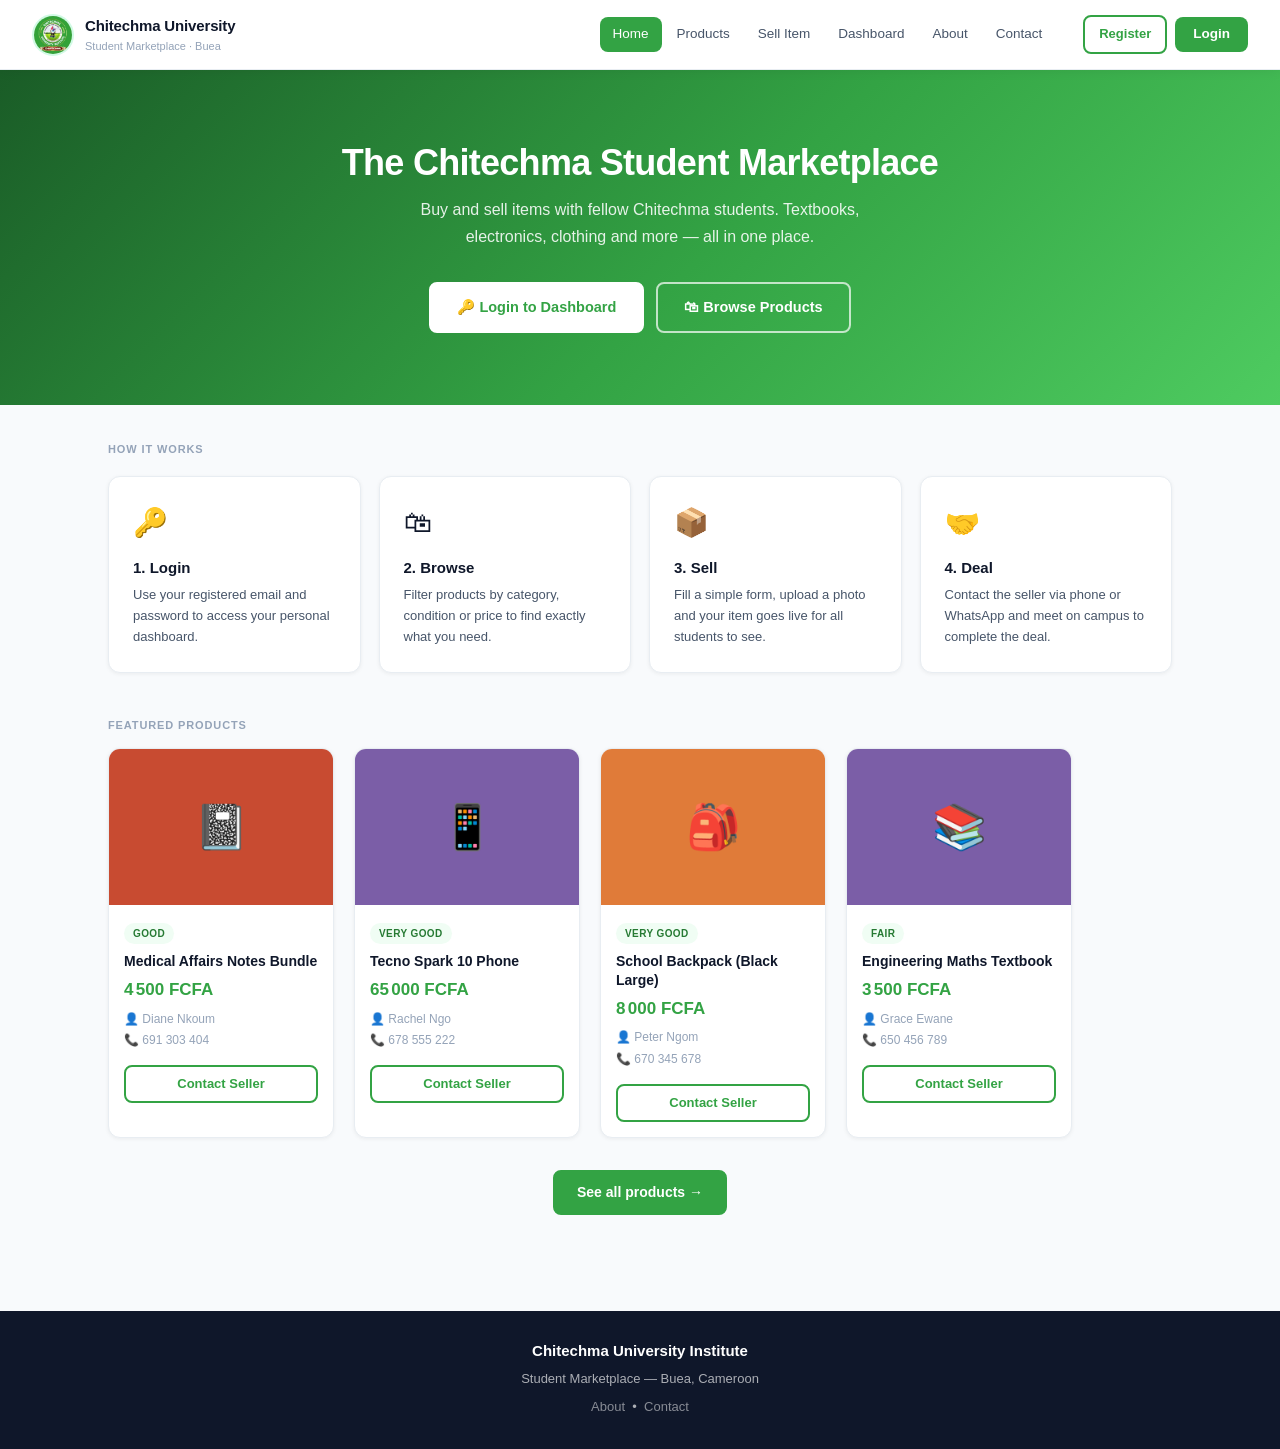
==== index.html @ e1034d38 "first commit" ====
<!doctype html>
<html lang="en">
  <head>
    <meta charset="UTF-8" />
    <meta name="viewport" content="width=device-width, initial-scale=1.0" />
    <title>Chitechma Marketplace &mdash; Home</title>
    <link rel="stylesheet" href="css/style.css" />
  </head>
  <body>
    <header class="topbar">
      <a href="index.html" class="topbar-logo">
        <img src="images/logo.png" alt="Chitechma Logo" />
        <div>
          <div class="logo-name">Chitechma University</div>
          <div class="logo-sub">Student Marketplace · Buea</div>
        </div>
      </a>
      <nav class="topbar-nav">
        <a href="index.html" class="active">Home</a
        ><a href="products.html">Products</a><a href="sell.html">Sell Item</a
        ><a href="dashboard.html">Dashboard</a><a href="about.html">About</a
        ><a href="contact.html">Contact</a>
      </nav>
      <div id="nav-user-desktop"></div>
      <button class="nav-toggle" onclick="toggleMobileNav()">&#9776;</button>
    </header>
    <div class="nav-overlay" id="nav-overlay" onclick="closeMobileNav()"></div>
    <div class="mobile-nav-panel" id="mobile-nav-panel">
      <div class="mnp-head">
        <span class="brand">&#127891; Chitechma Marketplace</span>
        <button class="mnp-close" onclick="closeMobileNav()">&#10005;</button>
      </div>
      <div class="mnp-links">
        <a href="index.html" class="active">Home</a
        ><a href="products.html">Products</a><a href="sell.html">Sell Item</a
        ><a href="dashboard.html">Dashboard</a><a href="about.html">About</a
        ><a href="contact.html">Contact</a>
      </div>
      <div id="nav-user-mobile"></div>
    </div>
    <div class="hero">
      <h1>The Chitechma Student Marketplace</h1>
      <p>
        Buy and sell items with fellow Chitechma students. Textbooks,
        electronics, clothing and more &mdash; all in one place.
      </p>
      <div class="hero-btns">
        <a href="login.html" class="btn btn-white"
          >&#128273; Login to Dashboard</a
        >
        <a href="products.html" class="btn btn-outline"
          >&#128717; Browse Products</a
        >
      </div>
    </div>

    <div class="page-wrap">
      <p class="section-label" style="margin-bottom: 18px">How it works</p>
      <div class="features-strip" style="margin-bottom: 44px">
        <div class="feature-card">
          <div class="feature-icon">&#128273;</div>
          <h3>1. Login</h3>
          <p>
            Use your registered email and password to access your personal
            dashboard.
          </p>
        </div>
        <div class="feature-card">
          <div class="feature-icon">&#128717;</div>
          <h3>2. Browse</h3>
          <p>
            Filter products by category, condition or price to find exactly what
            you need.
          </p>
        </div>
        <div class="feature-card">
          <div class="feature-icon">&#128230;</div>
          <h3>3. Sell</h3>
          <p>
            Fill a simple form, upload a photo and your item goes live for all
            students to see.
          </p>
        </div>
        <div class="feature-card">
          <div class="feature-icon">&#129309;</div>
          <h3>4. Deal</h3>
          <p>
            Contact the seller via phone or WhatsApp and meet on campus to
            complete the deal.
          </p>
        </div>
      </div>

      <p class="section-label">Featured products</p>
      <div
        id="featured"
        class="products-grid"
        style="margin-bottom: 32px"
      ></div>
      <div style="text-align: center">
        <a href="products.html" class="btn btn-primary"
          >See all products &rarr;</a
        >
      </div>
    </div>
    <footer>
      <p class="footer-brand">Chitechma University Institute</p>
      <p>Student Marketplace &mdash; Buea, Cameroon</p>
      <p style="margin-top: 8px">
        <a href="about.html">About</a> &nbsp;&bull;&nbsp;
        <a href="contact.html">Contact</a>
      </p>
    </footer>
    <script src="js/app.js"></script>
    <script>
      document.addEventListener("DOMContentLoaded", function () {
        var p = DB.getApproved();
        var g = document.getElementById("featured");
        if (!p.length) {
          g.innerHTML =
            '<div class="empty"><div class="empty-icon">&#128235;</div><p>No products yet. <a href="sell.html">Be the first to sell!</a></p></div>';
          return;
        }
        g.innerHTML = p.slice(-4).reverse().map(buildCard).join("");
      });
    </script>
  </body>
</html>
---- css/style.css ----
/* ============================================================
   Chitechma University Institute — Student Marketplace
   Modern Minimal Design  |  Green #33A344  |  White #FFFFFF
   ============================================================ */

/* ── RESET & BASE ────────────────────────────────────────── */
*, *::before, *::after { margin: 0; padding: 0; box-sizing: border-box; }

:root {
  --green:       #33A344;
  --green-dark:  #267A33;
  --green-light: #f0fdf4;
  --green-mid:   #d1fae5;
  --white:       #ffffff;
  --bg:          #f8fafc;
  --surface:     #ffffff;
  --border:      #e8edf2;
  --text-1:      #0f172a;
  --text-2:      #475569;
  --text-3:      #94a3b8;
  --red:         #ef4444;
  --red-light:   #fef2f2;
  --shadow-sm:   0 1px 4px rgba(0,0,0,.06);
  --shadow-md:   0 4px 16px rgba(0,0,0,.09);
  --shadow-lg:   0 10px 32px rgba(0,0,0,.12);
  --radius-sm:   8px;
  --radius-md:   12px;
  --radius-lg:   16px;
  --radius-pill: 999px;
}

body {
  font-family: -apple-system, BlinkMacSystemFont, 'Segoe UI', Arial, sans-serif;
  background: var(--bg);
  color: var(--text-1);
  line-height: 1.55;
  padding-top: 70px; /* reserve space for fixed topbar */
}

a { text-decoration: none; }
img { display: block; }

/* ══════════════════════════════════════════════════════════
   TOPBAR  — single white bar: logo · nav · user (desktop)
   ══════════════════════════════════════════════════════════ */
.topbar {
  position: fixed;
  top: 0; left: 0; right: 0;
  height: 70px;
  background: var(--white);
  border-bottom: 1px solid var(--border);
  box-shadow: 0 1px 12px rgba(0,0,0,.06);
  display: flex;
  align-items: center;
  padding: 0 32px;
  gap: 12px;
  z-index: 1000;
}

/* Logo ─────────────────────────────────────────────────── */
.topbar-logo {
  display: flex;
  align-items: center;
  gap: 11px;
  text-decoration: none;
  flex-shrink: 0;
}
.topbar-logo img {
  width: 42px; height: 42px;
  border-radius: 50%;
  object-fit: cover;
  border: 2px solid var(--green-mid);
}
.logo-name {
  font-size: 15px;
  font-weight: 700;
  color: var(--text-1);
  letter-spacing: -.01em;
}
.logo-sub {
  font-size: 11px;
  color: var(--text-3);
  margin-top: 1px;
}

/* Nav links (desktop) ──────────────────────────────────── */
.topbar-nav {
  display: flex;
  align-items: center;
  gap: 2px;
  margin-left: auto;  /* push nav to the right */
}
.topbar-nav a {
  display: block;
  padding: 7px 13px;
  font-size: 13.5px;
  font-weight: 500;
  color: var(--text-2);
  border-radius: var(--radius-sm);
  transition: background .15s, color .15s;
  white-space: nowrap;
}
.topbar-nav a:hover {
  background: var(--green-light);
  color: var(--green-dark);
}
.topbar-nav a.active {
  background: var(--green);
  color: #fff;
  border-radius: var(--radius-sm);
}

/* User area (right side) ───────────────────────────────── */
.topbar-user {
  display: flex;
  align-items: center;
  gap: 8px;
  margin-left: 16px;
  flex-shrink: 0;
}
.user-pill {
  display: flex;
  align-items: center;
  gap: 8px;
  padding: 6px 12px 6px 8px;
  border: 1px solid var(--border);
  border-radius: var(--radius-pill);
  font-size: 13px;
  font-weight: 500;
  color: var(--text-1);
  background: var(--bg);
  cursor: pointer;
}
.user-avatar {
  width: 26px; height: 26px;
  border-radius: 50%;
  background: var(--green);
  color: #fff;
  font-size: 12px;
  font-weight: 700;
  display: flex;
  align-items: center;
  justify-content: center;
  flex-shrink: 0;
  overflow: hidden;
}
.user-avatar img { width: 100%; height: 100%; object-fit: cover; }
.unread-dot {
  display: inline-flex;
  align-items: center;
  justify-content: center;
  width: 18px; height: 18px;
  border-radius: 50%;
  background: var(--red);
  color: #fff;
  font-size: 10px;
  font-weight: 700;
  margin-left: 4px;
}
.btn-logout {
  padding: 6px 14px;
  border: 1.5px solid #fca5a5;
  border-radius: var(--radius-sm);
  font-size: 13px;
  font-weight: 600;
  color: var(--red);
  background: var(--red-light);
  cursor: pointer;
  transition: all .15s;
}
.btn-logout:hover { background: var(--red); color: #fff; border-color: var(--red); }

.topbar-login {
  padding: 7px 18px;
  background: var(--green);
  color: #fff;
  border-radius: var(--radius-sm);
  font-size: 13.5px;
  font-weight: 600;
  border: none;
  cursor: pointer;
  transition: background .15s;
}
.topbar-login:hover { background: var(--green-dark); }

/* Hamburger ────────────────────────────────────────────── */
.nav-toggle {
  display: none;
  background: transparent;
  border: 1.5px solid var(--border);
  color: var(--text-2);
  font-size: 20px;
  width: 38px; height: 38px;
  border-radius: var(--radius-sm);
  cursor: pointer;
  align-items: center;
  justify-content: center;
  flex-shrink: 0;
}
.nav-toggle:hover { background: var(--bg); }

/* Mobile panel + overlay: INVISIBLE on desktop ─────────── */
.mobile-nav-panel { display: none; }
.nav-overlay      { display: none; }

/* ══════════════════════════════════════════════════════════
   HERO
   ══════════════════════════════════════════════════════════ */
.hero {
  background: linear-gradient(135deg, #1a5c27 0%, var(--green) 55%, #4ecb60 100%);
  color: #fff;
  padding: 72px 32px;
  text-align: center;
}
.hero h1 {
  font-size: 36px;
  font-weight: 800;
  letter-spacing: -.02em;
  margin-bottom: 14px;
  line-height: 1.15;
}
.hero p {
  font-size: 16px;
  opacity: .88;
  max-width: 520px;
  margin: 0 auto 32px;
  line-height: 1.65;
}
.hero-btns { display: flex; gap: 12px; justify-content: center; flex-wrap: wrap; }
.hero-btns .btn { font-size: 14.5px; padding: 12px 26px; }

/* ══════════════════════════════════════════════════════════
   BUTTONS
   ══════════════════════════════════════════════════════════ */
.btn {
  display: inline-flex;
  align-items: center;
  justify-content: center;
  gap: 6px;
  padding: 10px 22px;
  border-radius: var(--radius-sm);
  font-size: 14px;
  font-weight: 600;
  cursor: pointer;
  transition: all .15s;
  border: 2px solid transparent;
  white-space: nowrap;
}
.btn-primary  { background: var(--green); color: #fff; border-color: var(--green); }
.btn-primary:hover { background: var(--green-dark); border-color: var(--green-dark); }
.btn-outline  { background: transparent; color: #fff; border-color: rgba(255,255,255,.7); }
.btn-outline:hover { background: rgba(255,255,255,.15); }
.btn-white    { background: #fff; color: var(--green); border-color: #fff; }
.btn-white:hover { background: var(--green-light); }
.btn-ghost    { background: transparent; color: var(--green); border-color: var(--green); }
.btn-ghost:hover { background: var(--green-light); }
.btn-danger   { background: var(--red-light); color: var(--red); border-color: #fca5a5; }
.btn-danger:hover { background: var(--red); color: #fff; border-color: var(--red); }
.btn-sm       { padding: 7px 14px; font-size: 13px; border-radius: var(--radius-sm); }
.btn-block    { width: 100%; }

/* ══════════════════════════════════════════════════════════
   PAGE WRAPPER & TITLES
   ══════════════════════════════════════════════════════════ */
.page-wrap { max-width: 1120px; margin: 0 auto; padding: 36px 28px; }
.page-title {
  font-size: 22px;
  font-weight: 700;
  color: var(--text-1);
  margin-bottom: 22px;
  padding-bottom: 14px;
  border-bottom: 2px solid var(--green-mid);
  letter-spacing: -.01em;
}
.section-label {
  font-size: 11px;
  font-weight: 700;
  text-transform: uppercase;
  letter-spacing: .08em;
  color: var(--text-3);
  margin-bottom: 14px;
}

/* ══════════════════════════════════════════════════════════
   FEATURE STRIP (home)
   ══════════════════════════════════════════════════════════ */
.features-strip { display: flex; flex-wrap: wrap; gap: 18px; }
.feature-card {
  background: var(--surface);
  border: 1px solid var(--border);
  border-radius: var(--radius-md);
  padding: 24px;
  flex: 1;
  min-width: 190px;
  box-shadow: var(--shadow-sm);
  transition: box-shadow .2s, transform .2s;
}
.feature-card:hover { box-shadow: var(--shadow-md); transform: translateY(-2px); }
.feature-icon { font-size: 28px; margin-bottom: 12px; }
.feature-card h3 { font-size: 15px; font-weight: 700; color: var(--text-1); margin-bottom: 6px; }
.feature-card p  { font-size: 13px; color: var(--text-2); line-height: 1.6; }

/* ══════════════════════════════════════════════════════════
   PRODUCT CARDS
   ══════════════════════════════════════════════════════════ */
.products-grid { display: flex; flex-wrap: wrap; gap: 20px; }
.product-card {
  background: var(--surface);
  border: 1px solid var(--border);
  border-radius: var(--radius-md);
  width: 226px;
  overflow: hidden;
  box-shadow: var(--shadow-sm);
  transition: box-shadow .2s, transform .2s;
}
.product-card:hover { box-shadow: var(--shadow-md); transform: translateY(-3px); }
.product-thumb {
  width: 100%; height: 156px;
  display: flex; align-items: center; justify-content: center;
  font-size: 44px;
}
.product-thumb img { width: 100%; height: 100%; object-fit: cover; }
.product-body { padding: 15px; }
.product-badge {
  display: inline-block;
  font-size: 10px;
  font-weight: 700;
  text-transform: uppercase;
  letter-spacing: .04em;
  padding: 3px 9px;
  border-radius: var(--radius-pill);
  background: var(--green-light);
  color: var(--green-dark);
  margin-bottom: 8px;
}
.product-name  { font-size: 14px; font-weight: 700; color: var(--text-1); margin-bottom: 6px; line-height: 1.35; }
.product-price { font-size: 17px; font-weight: 800; color: var(--green); margin-bottom: 6px; }
.product-meta  { font-size: 12px; color: var(--text-3); margin-bottom: 3px; }
.product-body .btn { margin-top: 12px; width: 100%; }

/* ══════════════════════════════════════════════════════════
   SEARCH / FILTER BAR
   ══════════════════════════════════════════════════════════ */
.filter-bar {
  background: var(--surface);
  border: 1px solid var(--border);
  border-radius: var(--radius-md);
  padding: 16px 20px;
  margin-bottom: 24px;
  display: flex;
  flex-wrap: wrap;
  gap: 10px;
  align-items: center;
  box-shadow: var(--shadow-sm);
}
.filter-bar input,
.filter-bar select {
  flex: 1;
  min-width: 140px;
  padding: 9px 13px;
  border: 1px solid var(--border);
  border-radius: var(--radius-sm);
  font-size: 13.5px;
  color: var(--text-1);
  background: var(--bg);
  outline: none;
  transition: border-color .15s;
}
.filter-bar input:focus,
.filter-bar select:focus { border-color: var(--green); }

/* ══════════════════════════════════════════════════════════
   AUTH PAGES (login / register)
   ══════════════════════════════════════════════════════════ */
.auth-page { min-height: calc(100vh - 70px); display: flex; align-items: center; justify-content: center; padding: 32px 20px; }
.auth-card {
  background: var(--surface);
  border: 1px solid var(--border);
  border-radius: var(--radius-lg);
  padding: 42px 38px;
  width: 100%;
  max-width: 420px;
  box-shadow: var(--shadow-md);
  text-align: center;
}
.auth-logo {
  width: 82px; height: 82px;
  border-radius: 50%;
  margin: 0 auto 20px;
  border: 3px solid var(--green-mid);
  object-fit: cover;
}
.auth-title    { font-size: 22px; font-weight: 800; color: var(--text-1); margin-bottom: 6px; letter-spacing: -.02em; }
.auth-subtitle { font-size: 13.5px; color: var(--text-2); margin-bottom: 28px; }

/* ══════════════════════════════════════════════════════════
   FORMS
   ══════════════════════════════════════════════════════════ */
.form-group { margin-bottom: 16px; text-align: left; }
.form-group label { display: block; font-size: 13px; font-weight: 600; color: var(--text-2); margin-bottom: 6px; }
.form-control {
  width: 100%;
  padding: 10px 13px;
  border: 1.5px solid var(--border);
  border-radius: var(--radius-sm);
  font-size: 14px;
  color: var(--text-1);
  background: var(--surface);
  outline: none;
  transition: border-color .15s, box-shadow .15s;
}
.form-control:focus {
  border-color: var(--green);
  box-shadow: 0 0 0 3px rgba(51,163,68,.12);
}
textarea.form-control { height: 110px; resize: vertical; }
.form-row { display: flex; gap: 14px; flex-wrap: wrap; }
.form-row .form-group { flex: 1; min-width: 160px; }
.form-hint { font-size: 12px; color: var(--text-3); margin-top: 5px; }

/* ══════════════════════════════════════════════════════════
   CARDS / SURFACE
   ══════════════════════════════════════════════════════════ */
.card {
  background: var(--surface);
  border: 1px solid var(--border);
  border-radius: var(--radius-md);
  padding: 24px;
  box-shadow: var(--shadow-sm);
  margin-bottom: 20px;
}
.card-title { font-size: 16px; font-weight: 700; color: var(--text-1); margin-bottom: 14px; padding-bottom: 12px; border-bottom: 1px solid var(--border); }

/* ══════════════════════════════════════════════════════════
   DASHBOARD
   ══════════════════════════════════════════════════════════ */
.welcome-bar {
  background: linear-gradient(130deg, var(--green-dark), var(--green));
  color: #fff;
  padding: 26px 32px;
  border-radius: var(--radius-lg);
  margin-bottom: 28px;
  display: flex;
  align-items: center;
  justify-content: space-between;
  flex-wrap: wrap;
  gap: 14px;
}
.welcome-bar h2 { font-size: 20px; font-weight: 700; margin-bottom: 4px; }
.welcome-bar p  { font-size: 13.5px; opacity: .85; }

.stats-row { display: flex; flex-wrap: wrap; gap: 16px; margin-bottom: 28px; }
.stat-card {
  flex: 1;
  min-width: 120px;
  background: var(--surface);
  border: 1px solid var(--border);
  border-radius: var(--radius-md);
  padding: 18px 22px;
  text-align: center;
  box-shadow: var(--shadow-sm);
}
.stat-num   { font-size: 28px; font-weight: 800; color: var(--green); }
.stat-label { font-size: 12px; color: var(--text-3); margin-top: 3px; font-weight: 500; }

.dash-grid { display: flex; flex-wrap: wrap; gap: 16px; margin-bottom: 32px; }
.dash-tile {
  background: var(--surface);
  border: 1px solid var(--border);
  border-radius: var(--radius-md);
  padding: 24px 20px;
  width: 190px;
  text-align: center;
  text-decoration: none;
  color: var(--text-1);
  box-shadow: var(--shadow-sm);
  transition: box-shadow .2s, transform .2s, border-color .15s;
}
.dash-tile:hover { box-shadow: var(--shadow-md); transform: translateY(-2px); border-color: var(--green); }
.dash-tile-icon  { font-size: 34px; margin-bottom: 12px; }
.dash-tile-title { font-size: 14px; font-weight: 700; color: var(--text-1); margin-bottom: 6px; }
.dash-tile-desc  { font-size: 12px; color: var(--text-3); line-height: 1.5; }

/* ══════════════════════════════════════════════════════════
   INFO SECTIONS
   ══════════════════════════════════════════════════════════ */
.info-block { background: var(--surface); border: 1px solid var(--border); border-radius: var(--radius-md); padding: 24px; margin-bottom: 18px; box-shadow: var(--shadow-sm); }
.info-block h2 { font-size: 16px; font-weight: 700; color: var(--text-1); margin-bottom: 14px; padding-bottom: 10px; border-bottom: 1px solid var(--border); }
.info-block p  { font-size: 13.5px; color: var(--text-2); line-height: 1.7; margin-bottom: 10px; }
.info-block ul, .info-block ol { padding-left: 20px; }
.info-block li { font-size: 13.5px; color: var(--text-2); line-height: 1.85; }

/* ══════════════════════════════════════════════════════════
   CONTACT / TEAM
   ══════════════════════════════════════════════════════════ */
.contact-row  { display: flex; align-items: flex-start; gap: 14px; padding: 13px 0; border-bottom: 1px solid var(--border); }
.contact-row:last-child { border-bottom: none; }
.ci-icon      { font-size: 20px; width: 32px; text-align: center; flex-shrink: 0; }
.ci-label     { font-size: 11px; color: var(--text-3); text-transform: uppercase; letter-spacing: .05em; margin-bottom: 2px; }
.ci-value     { font-size: 14.5px; font-weight: 600; color: var(--text-1); }

.team-row     { display: flex; align-items: center; gap: 14px; padding: 12px 0; border-bottom: 1px solid var(--border); }
.team-row:last-child { border-bottom: none; }
.team-av {
  width: 44px; height: 44px; border-radius: 50%;
  background: var(--green); color: #fff;
  display: flex; align-items: center; justify-content: center;
  font-size: 16px; font-weight: 700; flex-shrink: 0; overflow: hidden;
}
.team-av img  { width: 100%; height: 100%; object-fit: cover; }
.team-name    { font-size: 14.5px; font-weight: 700; color: var(--text-1); }
.team-role    { font-size: 12px; color: var(--text-3); margin-top: 2px; }

/* ══════════════════════════════════════════════════════════
   PRODUCT CONTACT PAGE
   ══════════════════════════════════════════════════════════ */
.contact-method {
  display: flex; align-items: center; gap: 14px;
  background: var(--bg); border: 1px solid var(--border);
  border-radius: var(--radius-sm); padding: 13px 16px; margin-bottom: 10px;
  text-decoration: none; color: var(--text-1);
  transition: border-color .15s, background .15s;
}
.contact-method:hover { border-color: var(--green); background: var(--green-light); }
.cm-icon  { font-size: 20px; width: 28px; text-align: center; }
.cm-label { font-size: 11px; color: var(--text-3); margin-bottom: 1px; }
.cm-value { font-size: 14px; font-weight: 600; color: var(--green-dark); }

/* ══════════════════════════════════════════════════════════
   MESSAGES
   ══════════════════════════════════════════════════════════ */
.msg-card { background: var(--surface); border: 1px solid var(--border); border-radius: var(--radius-sm); padding: 15px 18px; margin-bottom: 10px; }
.msg-card.unread { border-left: 3px solid var(--green); }
.msg-meta { font-size: 12px; color: var(--text-3); margin-bottom: 6px; }
.msg-body { font-size: 14px; color: var(--text-1); }
.msg-reply { margin-top: 12px; display: flex; gap: 8px; }
.msg-reply input  { flex: 1; padding: 8px 12px; border: 1px solid var(--border); border-radius: var(--radius-sm); font-size: 13.5px; outline: none; }
.msg-reply input:focus { border-color: var(--green); }
.msg-reply button { padding: 8px 16px; background: var(--green); color: #fff; border: none; border-radius: var(--radius-sm); cursor: pointer; font-size: 13.5px; font-weight: 600; }

/* ══════════════════════════════════════════════════════════
   NOTICES / ALERTS
   ══════════════════════════════════════════════════════════ */
.notice {
  padding: 13px 16px; border-radius: var(--radius-sm); font-size: 13.5px;
  border-left: 3px solid; margin-bottom: 20px;
}
.notice-green { background: var(--green-light); border-color: var(--green); color: var(--green-dark); }
.notice-warn  { background: #fffbeb; border-color: #f59e0b; color: #92400e; }
.notice-red   { background: var(--red-light); border-color: var(--red); color: #b91c1c; }
#alert-box .notice { margin-bottom: 16px; }

/* ══════════════════════════════════════════════════════════
   SELL FORM LAYOUT
   ══════════════════════════════════════════════════════════ */
.sell-layout { display: flex; gap: 24px; flex-wrap: wrap; }
.sell-main   { flex: 2; min-width: 280px; }
.sell-side   { flex: 1; min-width: 220px; }
.two-col     { display: flex; gap: 24px; flex-wrap: wrap; }
.col-main    { flex: 2; min-width: 280px; }
.col-side    { flex: 1; min-width: 220px; }

/* Image upload area */
.upload-area {
  border: 2px dashed var(--border);
  border-radius: var(--radius-md);
  padding: 28px;
  text-align: center;
  cursor: pointer;
  background: var(--bg);
  transition: border-color .15s, background .15s;
}
.upload-area:hover { border-color: var(--green); background: var(--green-light); }
.upload-area p { font-size: 13px; color: var(--text-3); margin-top: 8px; }

/* ══════════════════════════════════════════════════════════
   ADMIN DASHBOARD
   ══════════════════════════════════════════════════════════ */
.admin-tabs { display: flex; gap: 4px; flex-wrap: wrap; border-bottom: 2px solid var(--border); margin-bottom: 24px; }
.admin-tab  { padding: 10px 18px; cursor: pointer; font-size: 13.5px; font-weight: 600; color: var(--text-3); border-radius: var(--radius-sm) var(--radius-sm) 0 0; border: 1px solid transparent; border-bottom: none; transition: all .15s; }
.admin-tab:hover  { color: var(--green); background: var(--green-light); }
.admin-tab.active { color: var(--green-dark); background: var(--surface); border-color: var(--border); border-bottom-color: var(--surface); margin-bottom: -2px; }
.tab-pane  { display: none; }
.tab-pane.active { display: block; }

.data-table { width: 100%; border-collapse: collapse; font-size: 13.5px; }
.data-table th { background: var(--bg); color: var(--text-2); font-size: 11px; font-weight: 700; text-transform: uppercase; letter-spacing: .05em; padding: 10px 14px; text-align: left; border-bottom: 2px solid var(--border); }
.data-table td { padding: 12px 14px; border-bottom: 1px solid var(--border); vertical-align: middle; color: var(--text-1); }
.data-table tr:last-child td { border-bottom: none; }
.data-table tr:hover td { background: var(--bg); }
.data-table img { width: 40px; height: 40px; object-fit: cover; border-radius: var(--radius-sm); }

.admin-stat-row { display: flex; flex-wrap: wrap; gap: 14px; margin-bottom: 28px; }
.admin-kpi { flex: 1; min-width: 130px; background: var(--surface); border: 1px solid var(--border); border-radius: var(--radius-md); padding: 20px; text-align: center; box-shadow: var(--shadow-sm); }
.admin-kpi .kn { font-size: 30px; font-weight: 800; color: var(--green); }
.admin-kpi .kl { font-size: 12px; color: var(--text-3); margin-top: 3px; font-weight: 500; }

.badge { display: inline-block; font-size: 11px; font-weight: 700; padding: 3px 9px; border-radius: var(--radius-pill); }
.badge-green  { background: var(--green-light); color: var(--green-dark); }
.badge-red    { background: var(--red-light); color: var(--red); }
.badge-yellow { background: #fffbeb; color: #92400e; }
.badge-blue   { background: #eff6ff; color: #1d4ed8; }

.inline-form { background: var(--bg); border: 1px solid var(--border); border-radius: var(--radius-md); padding: 22px; margin-bottom: 22px; }
.inline-form h3 { font-size: 15px; font-weight: 700; color: var(--text-1); margin-bottom: 18px; }

/* Benefit list (about) */
.benefit-row { display: flex; align-items: flex-start; gap: 14px; padding: 12px 0; border-bottom: 1px solid var(--border); }
.benefit-row:last-child { border-bottom: none; }
.benefit-icon { font-size: 22px; width: 32px; text-align: center; flex-shrink: 0; }
.benefit-row strong { display: block; font-size: 14px; color: var(--text-1); margin-bottom: 3px; }
.benefit-row span   { font-size: 13px; color: var(--text-2); }

/* ══════════════════════════════════════════════════════════
   EMPTY STATE
   ══════════════════════════════════════════════════════════ */
.empty { text-align: center; padding: 52px 20px; color: var(--text-3); }
.empty-icon { font-size: 52px; margin-bottom: 14px; }
.empty p    { font-size: 15px; }
.empty a    { color: var(--green); font-weight: 600; }

/* ══════════════════════════════════════════════════════════
   FOOTER
   ══════════════════════════════════════════════════════════ */
footer {
  background: var(--text-1);
  color: rgba(255,255,255,.65);
  text-align: center;
  padding: 28px;
  margin-top: 60px;
}
footer p   { font-size: 13px; margin-bottom: 4px; }
footer a   { color: rgba(255,255,255,.5); }
footer a:hover { color: #fff; }
footer .footer-brand { font-size: 15px; font-weight: 700; color: #fff; margin-bottom: 6px; }


/* ═══════════════════════════════════════════════════════════
   MOBILE  ≤ 768px
   ═══════════════════════════════════════════════════════════ */
@media (max-width: 768px) {

  body { padding-top: 62px; }

  /* Topbar adjustments */
  .topbar { height: 62px; padding: 0 16px; }
  .logo-name    { font-size: 13.5px; }
  .logo-sub     { display: none; }
  .topbar-logo img { width: 36px; height: 36px; }

  /* Show hamburger — push it to FAR RIGHT of topbar */
  .nav-toggle     { display: flex; margin-left: auto; }  /* auto pushes it to the far right */
  .topbar-nav     { display: none; }  /* completely hidden — shown in slide panel */
  .topbar-user    { display: none; }  /* completely hidden — shown in slide panel */

  /* ─────────────────────────────────────────────────────────
     MOBILE SLIDE PANEL — hidden 100% off-screen to the right
     ───────────────────────────────────────────────────────── */
  .mobile-nav-panel {
    position: fixed;
    top: 0; right: 0;
    width: 72%;
    max-width: 300px;
    height: 100vh;
    background: var(--surface);
    z-index: 1100;
    display: flex;
    flex-direction: column;
    box-shadow: -6px 0 32px rgba(0,0,0,.15);
    transform: translateX(100%);   /* ← COMPLETELY OFF SCREEN */
    transition: transform .28s cubic-bezier(.4,0,.2,1);
    overflow-y: auto;
  }
  .mobile-nav-panel.open { transform: translateX(0); }

  /* Panel header */
  .mnp-head {
    padding: 18px 20px 14px;
    border-bottom: 1px solid var(--border);
    display: flex;
    align-items: center;
    justify-content: space-between;
  }
  .mnp-head .brand  { font-size: 14px; font-weight: 700; color: var(--text-1); }
  .mnp-close {
    width: 32px; height: 32px;
    border: 1px solid var(--border); border-radius: var(--radius-sm);
    background: transparent; font-size: 18px; color: var(--text-2);
    cursor: pointer; display: flex; align-items: center; justify-content: center;
  }

  /* Nav links inside panel */
  .mnp-links { padding: 12px 12px 8px; flex: 1; }
  .mnp-links a {
    display: flex; align-items: center; gap: 10px;
    padding: 12px 14px; border-radius: var(--radius-sm);
    font-size: 14.5px; font-weight: 500; color: var(--text-2);
    margin-bottom: 3px; text-decoration: none;
    transition: background .12s, color .12s;
  }
  .mnp-links a:hover  { background: var(--green-light); color: var(--green-dark); }
  .mnp-links a.active { background: var(--green); color: #fff; }

  /* User area inside panel */
  .mnp-user {
    padding: 14px 16px;
    border-top: 1px solid var(--border);
    margin-top: auto;
  }
  .mnp-user-pill {
    display: flex; align-items: center; gap: 10px;
    padding: 10px 12px; border: 1px solid var(--border);
    border-radius: var(--radius-sm); margin-bottom: 10px;
    text-decoration: none; color: var(--text-1);
    background: var(--bg);
  }
  .mnp-user-pill .user-avatar { width: 32px; height: 32px; font-size: 13px; }
  .mnp-user-pill .uname { font-size: 14px; font-weight: 600; }
  .mnp-logout {
    display: block; width: 100%; padding: 10px;
    background: var(--red-light); color: var(--red);
    border: 1.5px solid #fca5a5; border-radius: var(--radius-sm);
    font-size: 14px; font-weight: 600; text-align: center; cursor: pointer;
  }
  .mnp-login {
    display: block; width: 100%; padding: 10px;
    background: var(--green); color: #fff;
    border-radius: var(--radius-sm); font-size: 14px; font-weight: 600;
    text-align: center; text-decoration: none;
  }

  /* Dark overlay */
  .nav-overlay {
    display: none; position: fixed;
    inset: 0; background: rgba(0,0,0,.45); z-index: 1099;
  }
  .nav-overlay.show { display: block; }

  /* Responsive content */
  .page-wrap    { padding: 24px 16px; }
  .hero         { padding: 40px 20px; }
  .hero h1      { font-size: 24px; }
  .hero p       { font-size: 14px; }
  .hero-btns    { flex-direction: column; align-items: center; }
  .hero-btns .btn { width: 100%; max-width: 260px; }

  .products-grid { justify-content: center; }
  .product-card  { width: calc(100% - 0px); max-width: 360px; }

  .filter-bar { flex-direction: column; }
  .filter-bar input, .filter-bar select { min-width: 100%; }

  .stats-row, .dash-grid { flex-direction: column; }
  .stat-card { flex: none; }
  .dash-tile { width: 100%; max-width: 340px; }
  .dash-grid { align-items: center; }

  .auth-card    { padding: 28px 20px; }
  .form-row     { flex-direction: column; }

  .sell-layout, .two-col { flex-direction: column; }
  .sell-main, .sell-side, .col-main, .col-side { min-width: 100%; }

  .features-strip { flex-direction: column; }
  .feature-card   { min-width: 100%; }

  .admin-tabs     { gap: 3px; }
  .admin-tab      { padding: 8px 12px; font-size: 12px; }
  .admin-stat-row { flex-direction: column; }
  .data-table     { font-size: 12px; }
  .data-table td, .data-table th { padding: 9px 10px; }
}
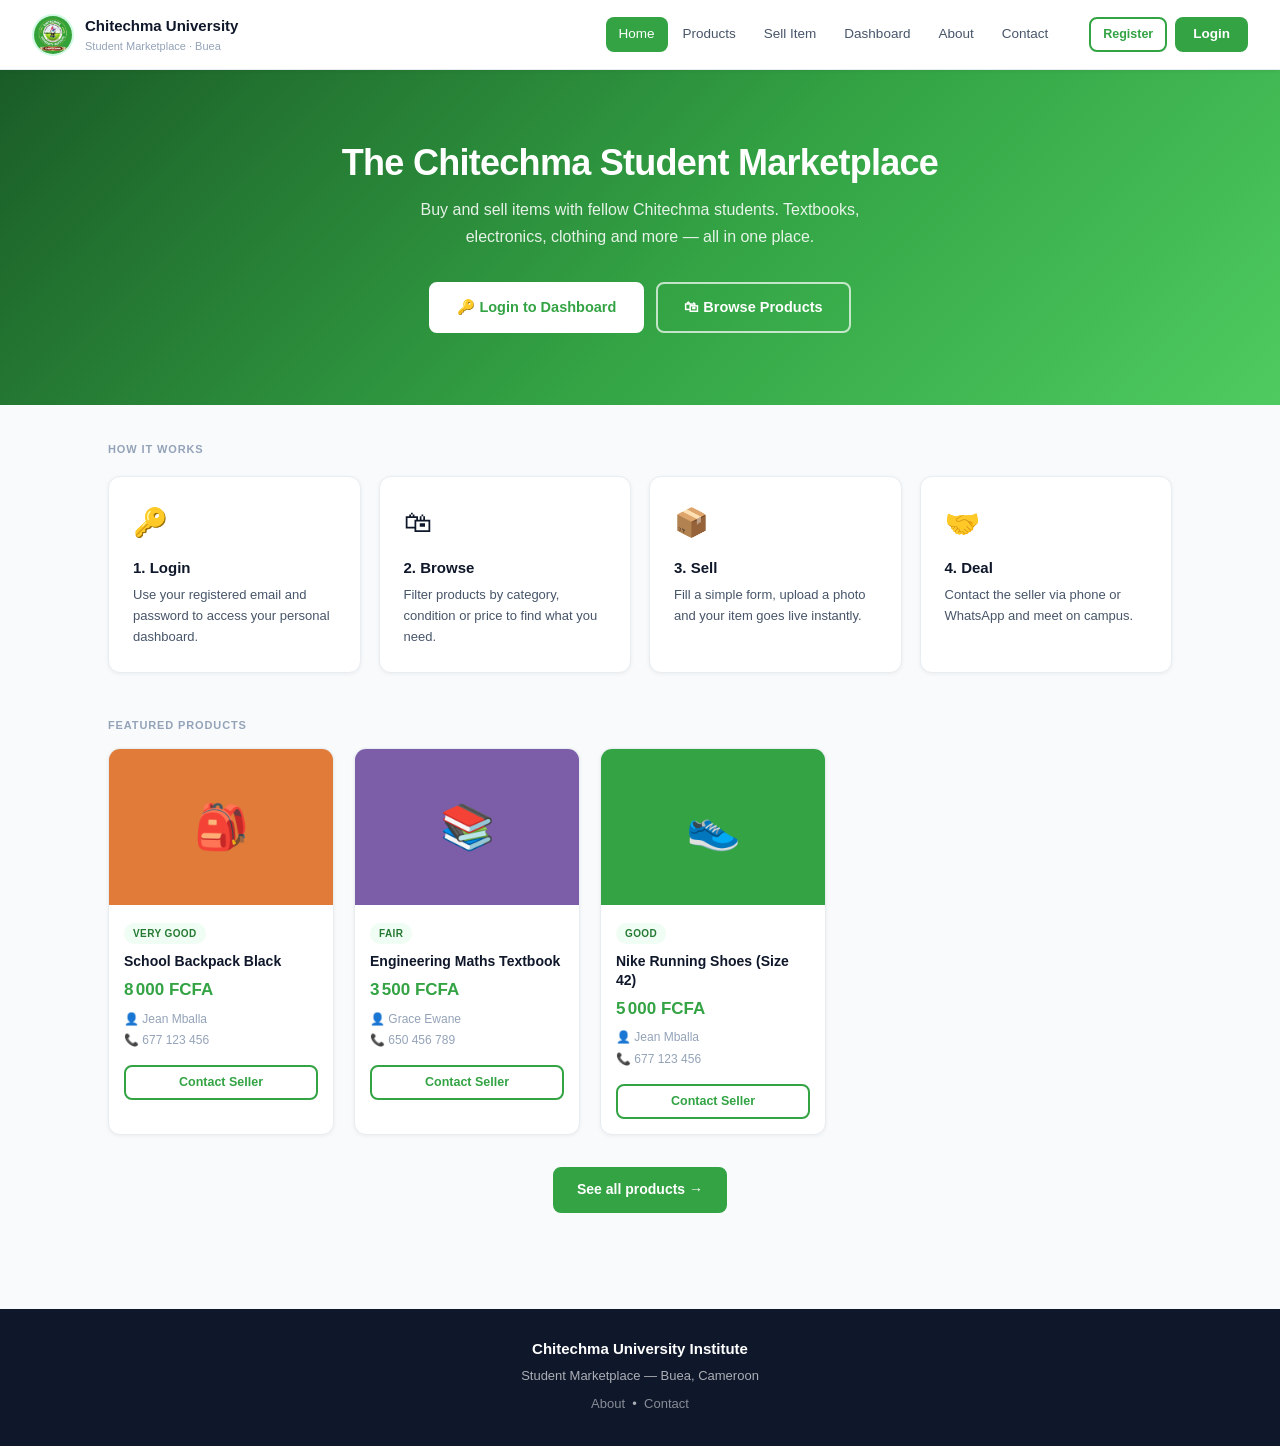
==== commit 2b504ccf: "admin contol build" ====
--- a/index.html
+++ b/index.html
@@ -1,128 +1,59 @@
-<!doctype html>
-<html lang="en">
-  <head>
-    <meta charset="UTF-8" />
-    <meta name="viewport" content="width=device-width, initial-scale=1.0" />
-    <title>Chitechma Marketplace &mdash; Home</title>
-    <link rel="stylesheet" href="css/style.css" />
-  </head>
-  <body>
-    <header class="topbar">
-      <a href="index.html" class="topbar-logo">
-        <img src="images/logo.png" alt="Chitechma Logo" />
-        <div>
-          <div class="logo-name">Chitechma University</div>
-          <div class="logo-sub">Student Marketplace · Buea</div>
-        </div>
-      </a>
-      <nav class="topbar-nav">
-        <a href="index.html" class="active">Home</a
-        ><a href="products.html">Products</a><a href="sell.html">Sell Item</a
-        ><a href="dashboard.html">Dashboard</a><a href="about.html">About</a
-        ><a href="contact.html">Contact</a>
-      </nav>
-      <div id="nav-user-desktop"></div>
-      <button class="nav-toggle" onclick="toggleMobileNav()">&#9776;</button>
-    </header>
-    <div class="nav-overlay" id="nav-overlay" onclick="closeMobileNav()"></div>
-    <div class="mobile-nav-panel" id="mobile-nav-panel">
-      <div class="mnp-head">
-        <span class="brand">&#127891; Chitechma Marketplace</span>
-        <button class="mnp-close" onclick="closeMobileNav()">&#10005;</button>
-      </div>
-      <div class="mnp-links">
-        <a href="index.html" class="active">Home</a
-        ><a href="products.html">Products</a><a href="sell.html">Sell Item</a
-        ><a href="dashboard.html">Dashboard</a><a href="about.html">About</a
-        ><a href="contact.html">Contact</a>
-      </div>
-      <div id="nav-user-mobile"></div>
-    </div>
-    <div class="hero">
-      <h1>The Chitechma Student Marketplace</h1>
-      <p>
-        Buy and sell items with fellow Chitechma students. Textbooks,
-        electronics, clothing and more &mdash; all in one place.
-      </p>
-      <div class="hero-btns">
-        <a href="login.html" class="btn btn-white"
-          >&#128273; Login to Dashboard</a
-        >
-        <a href="products.html" class="btn btn-outline"
-          >&#128717; Browse Products</a
-        >
-      </div>
-    </div>
+<!DOCTYPE html><html lang="en"><head><meta charset="UTF-8"><meta name="viewport" content="width=device-width,initial-scale=1.0"><title>Chitechma &mdash; Home</title><link rel="stylesheet" href="css/style.css"></head><body>
+<header class="topbar">
+  <a href="index.html" class="topbar-logo">
+    <img src="images/logo.png" alt="Chitechma Logo">
+    <div><div class="logo-name">Chitechma University</div><div class="logo-sub">Student Marketplace &middot; Buea</div></div>
+  </a>
+  <nav class="topbar-nav">
+    <a href="index.html" id="nl-home">Home</a>
+    <a href="products.html" id="nl-products">Products</a>
+    <a href="sell.html" id="nl-sell">Sell Item</a>
+    <a href="dashboard.html" id="nl-dashboard">Dashboard</a>
+    <a href="about.html" id="nl-about">About</a>
+    <a href="contact.html" id="nl-contact">Contact</a>
+  </nav>
+  <div id="nav-user-desktop"></div>
+  <button class="nav-toggle" onclick="toggleMobileNav()">&#9776;</button>
+</header>
+<div class="nav-overlay" id="nav-overlay" onclick="closeMobileNav()"></div>
+<div class="mobile-nav-panel" id="mobile-nav-panel">
+  <div class="mnp-head"><span class="brand">&#127891; Menu</span><button class="mnp-close" onclick="closeMobileNav()">&#10005;</button></div>
+  <div class="mnp-links">
+    <a href="index.html" id="ml-home">&#127968; Home</a>
+    <a href="products.html" id="ml-products">&#128717; Products</a>
+    <a href="sell.html" id="ml-sell">&#128230; Sell Item</a>
+    <a href="dashboard.html" id="ml-dashboard">&#128203; Dashboard</a>
+    <a href="about.html" id="ml-about">&#8505; About</a>
+    <a href="contact.html" id="ml-contact">&#128222; Contact</a>
+  </div>
+  <div id="nav-user-mobile"></div>
+</div>
 
-    <div class="page-wrap">
-      <p class="section-label" style="margin-bottom: 18px">How it works</p>
-      <div class="features-strip" style="margin-bottom: 44px">
-        <div class="feature-card">
-          <div class="feature-icon">&#128273;</div>
-          <h3>1. Login</h3>
-          <p>
-            Use your registered email and password to access your personal
-            dashboard.
-          </p>
-        </div>
-        <div class="feature-card">
-          <div class="feature-icon">&#128717;</div>
-          <h3>2. Browse</h3>
-          <p>
-            Filter products by category, condition or price to find exactly what
-            you need.
-          </p>
-        </div>
-        <div class="feature-card">
-          <div class="feature-icon">&#128230;</div>
-          <h3>3. Sell</h3>
-          <p>
-            Fill a simple form, upload a photo and your item goes live for all
-            students to see.
-          </p>
-        </div>
-        <div class="feature-card">
-          <div class="feature-icon">&#129309;</div>
-          <h3>4. Deal</h3>
-          <p>
-            Contact the seller via phone or WhatsApp and meet on campus to
-            complete the deal.
-          </p>
-        </div>
-      </div>
-
-      <p class="section-label">Featured products</p>
-      <div
-        id="featured"
-        class="products-grid"
-        style="margin-bottom: 32px"
-      ></div>
-      <div style="text-align: center">
-        <a href="products.html" class="btn btn-primary"
-          >See all products &rarr;</a
-        >
-      </div>
-    </div>
-    <footer>
-      <p class="footer-brand">Chitechma University Institute</p>
-      <p>Student Marketplace &mdash; Buea, Cameroon</p>
-      <p style="margin-top: 8px">
-        <a href="about.html">About</a> &nbsp;&bull;&nbsp;
-        <a href="contact.html">Contact</a>
-      </p>
-    </footer>
-    <script src="js/app.js"></script>
-    <script>
-      document.addEventListener("DOMContentLoaded", function () {
-        var p = DB.getApproved();
-        var g = document.getElementById("featured");
-        if (!p.length) {
-          g.innerHTML =
-            '<div class="empty"><div class="empty-icon">&#128235;</div><p>No products yet. <a href="sell.html">Be the first to sell!</a></p></div>';
-          return;
-        }
-        g.innerHTML = p.slice(-4).reverse().map(buildCard).join("");
-      });
-    </script>
-  </body>
-</html>
+<div class="hero">
+  <h1>The Chitechma Student Marketplace</h1>
+  <p>Buy and sell items with fellow Chitechma students. Textbooks, electronics, clothing and more &mdash; all in one place.</p>
+  <div class="hero-btns">
+    <a href="login.html" class="btn btn-white">&#128273; Login to Dashboard</a>
+    <a href="products.html" class="btn btn-outline">&#128717; Browse Products</a>
+  </div>
+</div>
+<div class="page-wrap">
+  <p class="section-label" style="margin-bottom:18px;">How it works</p>
+  <div class="features-strip" style="margin-bottom:44px;">
+    <div class="feature-card"><div class="feature-icon">&#128273;</div><h3>1. Login</h3><p>Use your registered email and password to access your personal dashboard.</p></div>
+    <div class="feature-card"><div class="feature-icon">&#128717;</div><h3>2. Browse</h3><p>Filter products by category, condition or price to find what you need.</p></div>
+    <div class="feature-card"><div class="feature-icon">&#128230;</div><h3>3. Sell</h3><p>Fill a simple form, upload a photo and your item goes live instantly.</p></div>
+    <div class="feature-card"><div class="feature-icon">&#129309;</div><h3>4. Deal</h3><p>Contact the seller via phone or WhatsApp and meet on campus.</p></div>
+  </div>
+  <p class="section-label">Featured products</p>
+  <div id="featured" class="products-grid" style="margin-bottom:32px;"></div>
+  <div style="text-align:center;"><a href="products.html" class="btn btn-primary">See all products &rarr;</a></div>
+</div>
+<footer>
+  <p class="footer-brand">Chitechma University Institute</p>
+  <p>Student Marketplace &mdash; Buea, Cameroon</p>
+  <p style="margin-top:8px;"><a href="about.html">About</a> &nbsp;&bull;&nbsp; <a href="contact.html">Contact</a></p>
+</footer>
+<script src="js/app.js"></script>
+<script>document.addEventListener("DOMContentLoaded",function(){var p=DB.getApproved();var g=document.getElementById("featured");if(!p.length){g.innerHTML="<div class=\"empty\"><div class=\"empty-icon\">&#128235;</div><p>No products yet. <a href=\"sell.html\">Be the first!</a></p></div>";return;}g.innerHTML=p.slice(-4).reverse().map(buildCard).join("");});</script>
+</body></html>
--- a/css/style.css
+++ b/css/style.css
@@ -1,63 +1,67 @@
-/* ============================================================
-   Chitechma University Institute — Student Marketplace
-   Modern Minimal Design  |  Green #33A344  |  White #FFFFFF
-   ============================================================ */
-
-/* ── RESET & BASE ────────────────────────────────────────── */
-*, *::before, *::after { margin: 0; padding: 0; box-sizing: border-box; }
-
+/* Chitechma University Institute — Student Marketplace
+   Modern Minimal Design | #33A344 Green | White */
+
+*,
+*::before,
+*::after {
+  margin: 0;
+  padding: 0;
+  box-sizing: border-box;
+}
 :root {
-  --green:       #33A344;
-  --green-dark:  #267A33;
-  --green-light: #f0fdf4;
-  --green-mid:   #d1fae5;
-  --white:       #ffffff;
-  --bg:          #f8fafc;
-  --surface:     #ffffff;
-  --border:      #e8edf2;
-  --text-1:      #0f172a;
-  --text-2:      #475569;
-  --text-3:      #94a3b8;
-  --red:         #ef4444;
-  --red-light:   #fef2f2;
-  --shadow-sm:   0 1px 4px rgba(0,0,0,.06);
-  --shadow-md:   0 4px 16px rgba(0,0,0,.09);
-  --shadow-lg:   0 10px 32px rgba(0,0,0,.12);
-  --radius-sm:   8px;
-  --radius-md:   12px;
-  --radius-lg:   16px;
-  --radius-pill: 999px;
-}
-
+  --g: #33a344;
+  --gd: #267a33;
+  --gl: #f0fdf4;
+  --gm: #d1fae5;
+  --bg: #f8fafc;
+  --sur: #ffffff;
+  --bdr: #e8edf2;
+  --t1: #0f172a;
+  --t2: #475569;
+  --t3: #94a3b8;
+  --red: #ef4444;
+  --rl: #fef2f2;
+  --amber: #f59e0b;
+  --al: #fffbeb;
+  --blue: #3b82f6;
+  --bl: #eff6ff;
+  --ss: 0 1px 4px rgba(0, 0, 0, 0.06);
+  --sm: 0 4px 16px rgba(0, 0, 0, 0.09);
+  --r: 8px;
+  --rm: 12px;
+  --rl2: 16px;
+  --pill: 999px;
+}
 body {
-  font-family: -apple-system, BlinkMacSystemFont, 'Segoe UI', Arial, sans-serif;
+  font-family: -apple-system, BlinkMacSystemFont, "Segoe UI", Arial, sans-serif;
   background: var(--bg);
-  color: var(--text-1);
+  color: var(--t1);
   line-height: 1.55;
-  padding-top: 70px; /* reserve space for fixed topbar */
-}
-
-a { text-decoration: none; }
-img { display: block; }
-
-/* ══════════════════════════════════════════════════════════
-   TOPBAR  — single white bar: logo · nav · user (desktop)
-   ══════════════════════════════════════════════════════════ */
+  padding-top: 70px;
+}
+a {
+  text-decoration: none;
+}
+img {
+  display: block;
+}
+
+/* TOPBAR */
 .topbar {
   position: fixed;
-  top: 0; left: 0; right: 0;
+  top: 0;
+  left: 0;
+  right: 0;
   height: 70px;
-  background: var(--white);
-  border-bottom: 1px solid var(--border);
-  box-shadow: 0 1px 12px rgba(0,0,0,.06);
+  background: #fff;
+  border-bottom: 1px solid var(--bdr);
+  box-shadow: var(--ss);
   display: flex;
   align-items: center;
   padding: 0 32px;
   gap: 12px;
   z-index: 1000;
 }
-
-/* Logo ─────────────────────────────────────────────────── */
 .topbar-logo {
   display: flex;
   align-items: center;
@@ -66,51 +70,48 @@
   flex-shrink: 0;
 }
 .topbar-logo img {
-  width: 42px; height: 42px;
+  width: 42px;
+  height: 42px;
   border-radius: 50%;
   object-fit: cover;
-  border: 2px solid var(--green-mid);
+  border: 2px solid var(--gm);
 }
 .logo-name {
   font-size: 15px;
   font-weight: 700;
-  color: var(--text-1);
-  letter-spacing: -.01em;
+  color: var(--t1);
 }
 .logo-sub {
   font-size: 11px;
-  color: var(--text-3);
+  color: var(--t3);
   margin-top: 1px;
 }
-
-/* Nav links (desktop) ──────────────────────────────────── */
 .topbar-nav {
   display: flex;
   align-items: center;
   gap: 2px;
-  margin-left: auto;  /* push nav to the right */
+  margin-left: auto;
 }
 .topbar-nav a {
   display: block;
   padding: 7px 13px;
   font-size: 13.5px;
   font-weight: 500;
-  color: var(--text-2);
-  border-radius: var(--radius-sm);
-  transition: background .15s, color .15s;
+  color: var(--t2);
+  border-radius: var(--r);
+  transition:
+    background 0.15s,
+    color 0.15s;
   white-space: nowrap;
 }
 .topbar-nav a:hover {
-  background: var(--green-light);
-  color: var(--green-dark);
+  background: var(--gl);
+  color: var(--gd);
 }
 .topbar-nav a.active {
-  background: var(--green);
-  color: #fff;
-  border-radius: var(--radius-sm);
-}
-
-/* User area (right side) ───────────────────────────────── */
+  background: var(--g);
+  color: #fff;
+}
 .topbar-user {
   display: flex;
   align-items: center;
@@ -123,18 +124,19 @@
   align-items: center;
   gap: 8px;
   padding: 6px 12px 6px 8px;
-  border: 1px solid var(--border);
-  border-radius: var(--radius-pill);
+  border: 1px solid var(--bdr);
+  border-radius: var(--pill);
   font-size: 13px;
   font-weight: 500;
-  color: var(--text-1);
+  color: var(--t1);
   background: var(--bg);
-  cursor: pointer;
+  text-decoration: none;
 }
 .user-avatar {
-  width: 26px; height: 26px;
+  width: 26px;
+  height: 26px;
   border-radius: 50%;
-  background: var(--green);
+  background: var(--g);
   color: #fff;
   font-size: 12px;
   font-weight: 700;
@@ -144,12 +146,17 @@
   flex-shrink: 0;
   overflow: hidden;
 }
-.user-avatar img { width: 100%; height: 100%; object-fit: cover; }
+.user-avatar img {
+  width: 100%;
+  height: 100%;
+  object-fit: cover;
+}
 .unread-dot {
   display: inline-flex;
   align-items: center;
   justify-content: center;
-  width: 18px; height: 18px;
+  width: 18px;
+  height: 18px;
   border-radius: 50%;
   background: var(--red);
   color: #fff;
@@ -160,54 +167,64 @@
 .btn-logout {
   padding: 6px 14px;
   border: 1.5px solid #fca5a5;
-  border-radius: var(--radius-sm);
+  border-radius: var(--r);
   font-size: 13px;
   font-weight: 600;
   color: var(--red);
-  background: var(--red-light);
+  background: var(--rl);
   cursor: pointer;
-  transition: all .15s;
-}
-.btn-logout:hover { background: var(--red); color: #fff; border-color: var(--red); }
-
+  transition: all 0.15s;
+  text-decoration: none;
+}
+.btn-logout:hover {
+  background: var(--red);
+  color: #fff;
+  border-color: var(--red);
+}
 .topbar-login {
   padding: 7px 18px;
-  background: var(--green);
-  color: #fff;
-  border-radius: var(--radius-sm);
+  background: var(--g);
+  color: #fff;
+  border-radius: var(--r);
   font-size: 13.5px;
   font-weight: 600;
   border: none;
   cursor: pointer;
-  transition: background .15s;
-}
-.topbar-login:hover { background: var(--green-dark); }
-
-/* Hamburger ────────────────────────────────────────────── */
+  transition: background 0.15s;
+  text-decoration: none;
+}
+.topbar-login:hover {
+  background: var(--gd);
+}
 .nav-toggle {
   display: none;
   background: transparent;
-  border: 1.5px solid var(--border);
-  color: var(--text-2);
+  border: 1.5px solid var(--bdr);
+  color: var(--t2);
   font-size: 20px;
-  width: 38px; height: 38px;
-  border-radius: var(--radius-sm);
+  width: 38px;
+  height: 38px;
+  border-radius: var(--r);
   cursor: pointer;
   align-items: center;
   justify-content: center;
   flex-shrink: 0;
 }
-.nav-toggle:hover { background: var(--bg); }
-
-/* Mobile panel + overlay: INVISIBLE on desktop ─────────── */
-.mobile-nav-panel { display: none; }
-.nav-overlay      { display: none; }
-
-/* ══════════════════════════════════════════════════════════
-   HERO
-   ══════════════════════════════════════════════════════════ */
+.nav-toggle:hover {
+  background: var(--bg);
+}
+
+/* MOBILE PANEL — hidden on desktop */
+.mobile-nav-panel {
+  display: none;
+}
+.nav-overlay {
+  display: none;
+}
+
+/* HERO */
 .hero {
-  background: linear-gradient(135deg, #1a5c27 0%, var(--green) 55%, #4ecb60 100%);
+  background: linear-gradient(135deg, #1a5c27 0%, var(--g) 55%, #4ecb60 100%);
   color: #fff;
   padding: 72px 32px;
   text-align: center;
@@ -215,230 +232,375 @@
 .hero h1 {
   font-size: 36px;
   font-weight: 800;
-  letter-spacing: -.02em;
+  letter-spacing: -0.02em;
   margin-bottom: 14px;
   line-height: 1.15;
 }
 .hero p {
   font-size: 16px;
-  opacity: .88;
+  opacity: 0.88;
   max-width: 520px;
   margin: 0 auto 32px;
   line-height: 1.65;
 }
-.hero-btns { display: flex; gap: 12px; justify-content: center; flex-wrap: wrap; }
-.hero-btns .btn { font-size: 14.5px; padding: 12px 26px; }
-
-/* ══════════════════════════════════════════════════════════
-   BUTTONS
-   ══════════════════════════════════════════════════════════ */
+.hero-btns {
+  display: flex;
+  gap: 12px;
+  justify-content: center;
+  flex-wrap: wrap;
+}
+.hero-btns .btn {
+  font-size: 14.5px;
+  padding: 12px 26px;
+}
+
+/* BUTTONS */
 .btn {
   display: inline-flex;
   align-items: center;
   justify-content: center;
   gap: 6px;
   padding: 10px 22px;
-  border-radius: var(--radius-sm);
+  border-radius: var(--r);
   font-size: 14px;
   font-weight: 600;
   cursor: pointer;
-  transition: all .15s;
+  transition: all 0.15s;
   border: 2px solid transparent;
   white-space: nowrap;
-}
-.btn-primary  { background: var(--green); color: #fff; border-color: var(--green); }
-.btn-primary:hover { background: var(--green-dark); border-color: var(--green-dark); }
-.btn-outline  { background: transparent; color: #fff; border-color: rgba(255,255,255,.7); }
-.btn-outline:hover { background: rgba(255,255,255,.15); }
-.btn-white    { background: #fff; color: var(--green); border-color: #fff; }
-.btn-white:hover { background: var(--green-light); }
-.btn-ghost    { background: transparent; color: var(--green); border-color: var(--green); }
-.btn-ghost:hover { background: var(--green-light); }
-.btn-danger   { background: var(--red-light); color: var(--red); border-color: #fca5a5; }
-.btn-danger:hover { background: var(--red); color: #fff; border-color: var(--red); }
-.btn-sm       { padding: 7px 14px; font-size: 13px; border-radius: var(--radius-sm); }
-.btn-block    { width: 100%; }
-
-/* ══════════════════════════════════════════════════════════
-   PAGE WRAPPER & TITLES
-   ══════════════════════════════════════════════════════════ */
-.page-wrap { max-width: 1120px; margin: 0 auto; padding: 36px 28px; }
+  text-decoration: none;
+}
+.btn-primary {
+  background: var(--g);
+  color: #fff;
+  border-color: var(--g);
+}
+.btn-primary:hover {
+  background: var(--gd);
+  border-color: var(--gd);
+}
+.btn-outline {
+  background: transparent;
+  color: #fff;
+  border-color: rgba(255, 255, 255, 0.7);
+}
+.btn-outline:hover {
+  background: rgba(255, 255, 255, 0.15);
+}
+.btn-white {
+  background: #fff;
+  color: var(--g);
+  border-color: #fff;
+}
+.btn-white:hover {
+  background: var(--gl);
+}
+.btn-ghost {
+  background: transparent;
+  color: var(--g);
+  border-color: var(--g);
+}
+.btn-ghost:hover {
+  background: var(--gl);
+}
+.btn-danger {
+  background: var(--rl);
+  color: var(--red);
+  border-color: #fca5a5;
+}
+.btn-danger:hover {
+  background: var(--red);
+  color: #fff;
+  border-color: var(--red);
+}
+.btn-warn {
+  background: var(--al);
+  color: #92400e;
+  border-color: #fcd34d;
+}
+.btn-warn:hover {
+  background: var(--amber);
+  color: #fff;
+  border-color: var(--amber);
+}
+.btn-blue {
+  background: var(--bl);
+  color: var(--blue);
+  border-color: #93c5fd;
+}
+.btn-blue:hover {
+  background: var(--blue);
+  color: #fff;
+  border-color: var(--blue);
+}
+.btn-sm {
+  padding: 6px 12px;
+  font-size: 12.5px;
+  border-radius: var(--r);
+}
+.btn-xs {
+  padding: 4px 9px;
+  font-size: 11.5px;
+  border-radius: 6px;
+}
+.btn-block {
+  width: 100%;
+}
+
+/* PAGE WRAP */
+.page-wrap {
+  max-width: 1120px;
+  margin: 0 auto;
+  padding: 36px 28px;
+}
 .page-title {
   font-size: 22px;
   font-weight: 700;
-  color: var(--text-1);
+  color: var(--t1);
   margin-bottom: 22px;
   padding-bottom: 14px;
-  border-bottom: 2px solid var(--green-mid);
-  letter-spacing: -.01em;
+  border-bottom: 2px solid var(--gm);
+  letter-spacing: -0.01em;
 }
 .section-label {
   font-size: 11px;
   font-weight: 700;
   text-transform: uppercase;
-  letter-spacing: .08em;
-  color: var(--text-3);
+  letter-spacing: 0.08em;
+  color: var(--t3);
   margin-bottom: 14px;
 }
 
-/* ══════════════════════════════════════════════════════════
-   FEATURE STRIP (home)
-   ══════════════════════════════════════════════════════════ */
-.features-strip { display: flex; flex-wrap: wrap; gap: 18px; }
+/* CARDS */
+.card {
+  background: var(--sur);
+  border: 1px solid var(--bdr);
+  border-radius: var(--rm);
+  padding: 24px;
+  box-shadow: var(--ss);
+  margin-bottom: 20px;
+}
+.card-title {
+  font-size: 15px;
+  font-weight: 700;
+  color: var(--t1);
+  margin-bottom: 16px;
+  padding-bottom: 12px;
+  border-bottom: 1px solid var(--bdr);
+}
+
+/* FEATURES */
+.features-strip {
+  display: flex;
+  flex-wrap: wrap;
+  gap: 18px;
+}
 .feature-card {
-  background: var(--surface);
-  border: 1px solid var(--border);
-  border-radius: var(--radius-md);
+  background: var(--sur);
+  border: 1px solid var(--bdr);
+  border-radius: var(--rm);
   padding: 24px;
   flex: 1;
   min-width: 190px;
-  box-shadow: var(--shadow-sm);
-  transition: box-shadow .2s, transform .2s;
-}
-.feature-card:hover { box-shadow: var(--shadow-md); transform: translateY(-2px); }
-.feature-icon { font-size: 28px; margin-bottom: 12px; }
-.feature-card h3 { font-size: 15px; font-weight: 700; color: var(--text-1); margin-bottom: 6px; }
-.feature-card p  { font-size: 13px; color: var(--text-2); line-height: 1.6; }
-
-/* ══════════════════════════════════════════════════════════
-   PRODUCT CARDS
-   ══════════════════════════════════════════════════════════ */
-.products-grid { display: flex; flex-wrap: wrap; gap: 20px; }
+  box-shadow: var(--ss);
+  transition:
+    box-shadow 0.2s,
+    transform 0.2s;
+}
+.feature-card:hover {
+  box-shadow: var(--sm);
+  transform: translateY(-2px);
+}
+.feature-icon {
+  font-size: 28px;
+  margin-bottom: 12px;
+}
+.feature-card h3 {
+  font-size: 15px;
+  font-weight: 700;
+  color: var(--t1);
+  margin-bottom: 6px;
+}
+.feature-card p {
+  font-size: 13px;
+  color: var(--t2);
+  line-height: 1.6;
+}
+
+/* PRODUCT CARDS */
+.products-grid {
+  display: flex;
+  flex-wrap: wrap;
+  gap: 20px;
+}
 .product-card {
-  background: var(--surface);
-  border: 1px solid var(--border);
-  border-radius: var(--radius-md);
+  background: var(--sur);
+  border: 1px solid var(--bdr);
+  border-radius: var(--rm);
   width: 226px;
   overflow: hidden;
-  box-shadow: var(--shadow-sm);
-  transition: box-shadow .2s, transform .2s;
-}
-.product-card:hover { box-shadow: var(--shadow-md); transform: translateY(-3px); }
+  box-shadow: var(--ss);
+  transition:
+    box-shadow 0.2s,
+    transform 0.2s;
+}
+.product-card:hover {
+  box-shadow: var(--sm);
+  transform: translateY(-3px);
+}
 .product-thumb {
-  width: 100%; height: 156px;
-  display: flex; align-items: center; justify-content: center;
+  width: 100%;
+  height: 156px;
+  display: flex;
+  align-items: center;
+  justify-content: center;
   font-size: 44px;
 }
-.product-thumb img { width: 100%; height: 100%; object-fit: cover; }
-.product-body { padding: 15px; }
+.product-thumb img {
+  width: 100%;
+  height: 100%;
+  object-fit: cover;
+}
+.product-body {
+  padding: 15px;
+}
 .product-badge {
   display: inline-block;
   font-size: 10px;
   font-weight: 700;
   text-transform: uppercase;
-  letter-spacing: .04em;
+  letter-spacing: 0.04em;
   padding: 3px 9px;
-  border-radius: var(--radius-pill);
-  background: var(--green-light);
-  color: var(--green-dark);
+  border-radius: var(--pill);
+  background: var(--gl);
+  color: var(--gd);
   margin-bottom: 8px;
 }
-.product-name  { font-size: 14px; font-weight: 700; color: var(--text-1); margin-bottom: 6px; line-height: 1.35; }
-.product-price { font-size: 17px; font-weight: 800; color: var(--green); margin-bottom: 6px; }
-.product-meta  { font-size: 12px; color: var(--text-3); margin-bottom: 3px; }
-.product-body .btn { margin-top: 12px; width: 100%; }
-
-/* ══════════════════════════════════════════════════════════
-   SEARCH / FILTER BAR
-   ══════════════════════════════════════════════════════════ */
+.product-name {
+  font-size: 14px;
+  font-weight: 700;
+  color: var(--t1);
+  margin-bottom: 6px;
+  line-height: 1.35;
+}
+.product-price {
+  font-size: 17px;
+  font-weight: 800;
+  color: var(--g);
+  margin-bottom: 6px;
+}
+.product-meta {
+  font-size: 12px;
+  color: var(--t3);
+  margin-bottom: 3px;
+}
+.product-body .btn {
+  margin-top: 12px;
+  width: 100%;
+}
+
+/* FILTER BAR */
 .filter-bar {
-  background: var(--surface);
-  border: 1px solid var(--border);
-  border-radius: var(--radius-md);
+  background: var(--sur);
+  border: 1px solid var(--bdr);
+  border-radius: var(--rm);
   padding: 16px 20px;
   margin-bottom: 24px;
   display: flex;
   flex-wrap: wrap;
   gap: 10px;
   align-items: center;
-  box-shadow: var(--shadow-sm);
-}
-.filter-bar input,
-.filter-bar select {
+  box-shadow: var(--ss);
+}
+
+/* FORM CONTROLS */
+.form-group {
+  margin-bottom: 16px;
+  text-align: left;
+}
+.form-group label {
+  display: block;
+  font-size: 13px;
+  font-weight: 600;
+  color: var(--t2);
+  margin-bottom: 6px;
+}
+.form-control {
+  width: 100%;
+  padding: 10px 13px;
+  border: 1.5px solid var(--bdr);
+  border-radius: var(--r);
+  font-size: 14px;
+  color: var(--t1);
+  background: var(--sur);
+  outline: none;
+  transition:
+    border-color 0.15s,
+    box-shadow 0.15s;
+}
+.form-control:focus {
+  border-color: var(--g);
+  box-shadow: 0 0 0 3px rgba(51, 163, 68, 0.12);
+}
+textarea.form-control {
+  height: 110px;
+  resize: vertical;
+}
+.form-row {
+  display: flex;
+  gap: 14px;
+  flex-wrap: wrap;
+}
+.form-row .form-group {
   flex: 1;
-  min-width: 140px;
-  padding: 9px 13px;
-  border: 1px solid var(--border);
-  border-radius: var(--radius-sm);
-  font-size: 13.5px;
-  color: var(--text-1);
-  background: var(--bg);
-  outline: none;
-  transition: border-color .15s;
-}
-.filter-bar input:focus,
-.filter-bar select:focus { border-color: var(--green); }
-
-/* ══════════════════════════════════════════════════════════
-   AUTH PAGES (login / register)
-   ══════════════════════════════════════════════════════════ */
-.auth-page { min-height: calc(100vh - 70px); display: flex; align-items: center; justify-content: center; padding: 32px 20px; }
+  min-width: 160px;
+}
+
+/* AUTH */
+.auth-page {
+  min-height: calc(100vh - 70px);
+  display: flex;
+  align-items: center;
+  justify-content: center;
+  padding: 32px 20px;
+}
 .auth-card {
-  background: var(--surface);
-  border: 1px solid var(--border);
-  border-radius: var(--radius-lg);
+  background: var(--sur);
+  border: 1px solid var(--bdr);
+  border-radius: var(--rl2);
   padding: 42px 38px;
   width: 100%;
   max-width: 420px;
-  box-shadow: var(--shadow-md);
+  box-shadow: var(--sm);
   text-align: center;
 }
 .auth-logo {
-  width: 82px; height: 82px;
+  width: 82px;
+  height: 82px;
   border-radius: 50%;
   margin: 0 auto 20px;
-  border: 3px solid var(--green-mid);
+  border: 3px solid var(--gm);
   object-fit: cover;
 }
-.auth-title    { font-size: 22px; font-weight: 800; color: var(--text-1); margin-bottom: 6px; letter-spacing: -.02em; }
-.auth-subtitle { font-size: 13.5px; color: var(--text-2); margin-bottom: 28px; }
-
-/* ══════════════════════════════════════════════════════════
-   FORMS
-   ══════════════════════════════════════════════════════════ */
-.form-group { margin-bottom: 16px; text-align: left; }
-.form-group label { display: block; font-size: 13px; font-weight: 600; color: var(--text-2); margin-bottom: 6px; }
-.form-control {
-  width: 100%;
-  padding: 10px 13px;
-  border: 1.5px solid var(--border);
-  border-radius: var(--radius-sm);
-  font-size: 14px;
-  color: var(--text-1);
-  background: var(--surface);
-  outline: none;
-  transition: border-color .15s, box-shadow .15s;
-}
-.form-control:focus {
-  border-color: var(--green);
-  box-shadow: 0 0 0 3px rgba(51,163,68,.12);
-}
-textarea.form-control { height: 110px; resize: vertical; }
-.form-row { display: flex; gap: 14px; flex-wrap: wrap; }
-.form-row .form-group { flex: 1; min-width: 160px; }
-.form-hint { font-size: 12px; color: var(--text-3); margin-top: 5px; }
-
-/* ══════════════════════════════════════════════════════════
-   CARDS / SURFACE
-   ══════════════════════════════════════════════════════════ */
-.card {
-  background: var(--surface);
-  border: 1px solid var(--border);
-  border-radius: var(--radius-md);
-  padding: 24px;
-  box-shadow: var(--shadow-sm);
-  margin-bottom: 20px;
-}
-.card-title { font-size: 16px; font-weight: 700; color: var(--text-1); margin-bottom: 14px; padding-bottom: 12px; border-bottom: 1px solid var(--border); }
-
-/* ══════════════════════════════════════════════════════════
-   DASHBOARD
-   ══════════════════════════════════════════════════════════ */
+.auth-title {
+  font-size: 22px;
+  font-weight: 800;
+  color: var(--t1);
+  margin-bottom: 6px;
+  letter-spacing: -0.02em;
+}
+.auth-subtitle {
+  font-size: 13.5px;
+  color: var(--t2);
+  margin-bottom: 28px;
+}
+
+/* DASHBOARD */
 .welcome-bar {
-  background: linear-gradient(130deg, var(--green-dark), var(--green));
+  background: linear-gradient(130deg, var(--gd), var(--g));
   color: #fff;
   padding: 26px 32px;
-  border-radius: var(--radius-lg);
+  border-radius: var(--rl2);
   margin-bottom: 28px;
   display: flex;
   align-items: center;
@@ -446,327 +608,1127 @@
   flex-wrap: wrap;
   gap: 14px;
 }
-.welcome-bar h2 { font-size: 20px; font-weight: 700; margin-bottom: 4px; }
-.welcome-bar p  { font-size: 13.5px; opacity: .85; }
-
-.stats-row { display: flex; flex-wrap: wrap; gap: 16px; margin-bottom: 28px; }
+.welcome-bar h2 {
+  font-size: 20px;
+  font-weight: 700;
+  margin-bottom: 4px;
+}
+.welcome-bar p {
+  font-size: 13.5px;
+  opacity: 0.85;
+}
+.stats-row {
+  display: flex;
+  flex-wrap: wrap;
+  gap: 16px;
+  margin-bottom: 28px;
+}
 .stat-card {
   flex: 1;
   min-width: 120px;
-  background: var(--surface);
-  border: 1px solid var(--border);
-  border-radius: var(--radius-md);
+  background: var(--sur);
+  border: 1px solid var(--bdr);
+  border-radius: var(--rm);
   padding: 18px 22px;
   text-align: center;
-  box-shadow: var(--shadow-sm);
-}
-.stat-num   { font-size: 28px; font-weight: 800; color: var(--green); }
-.stat-label { font-size: 12px; color: var(--text-3); margin-top: 3px; font-weight: 500; }
-
-.dash-grid { display: flex; flex-wrap: wrap; gap: 16px; margin-bottom: 32px; }
+  box-shadow: var(--ss);
+}
+.stat-num {
+  font-size: 28px;
+  font-weight: 800;
+  color: var(--g);
+}
+.stat-label {
+  font-size: 12px;
+  color: var(--t3);
+  margin-top: 3px;
+  font-weight: 500;
+}
+.dash-grid {
+  display: flex;
+  flex-wrap: wrap;
+  gap: 16px;
+  margin-bottom: 32px;
+}
 .dash-tile {
-  background: var(--surface);
-  border: 1px solid var(--border);
-  border-radius: var(--radius-md);
+  background: var(--sur);
+  border: 1px solid var(--bdr);
+  border-radius: var(--rm);
   padding: 24px 20px;
   width: 190px;
   text-align: center;
   text-decoration: none;
-  color: var(--text-1);
-  box-shadow: var(--shadow-sm);
-  transition: box-shadow .2s, transform .2s, border-color .15s;
-}
-.dash-tile:hover { box-shadow: var(--shadow-md); transform: translateY(-2px); border-color: var(--green); }
-.dash-tile-icon  { font-size: 34px; margin-bottom: 12px; }
-.dash-tile-title { font-size: 14px; font-weight: 700; color: var(--text-1); margin-bottom: 6px; }
-.dash-tile-desc  { font-size: 12px; color: var(--text-3); line-height: 1.5; }
-
-/* ══════════════════════════════════════════════════════════
-   INFO SECTIONS
-   ══════════════════════════════════════════════════════════ */
-.info-block { background: var(--surface); border: 1px solid var(--border); border-radius: var(--radius-md); padding: 24px; margin-bottom: 18px; box-shadow: var(--shadow-sm); }
-.info-block h2 { font-size: 16px; font-weight: 700; color: var(--text-1); margin-bottom: 14px; padding-bottom: 10px; border-bottom: 1px solid var(--border); }
-.info-block p  { font-size: 13.5px; color: var(--text-2); line-height: 1.7; margin-bottom: 10px; }
-.info-block ul, .info-block ol { padding-left: 20px; }
-.info-block li { font-size: 13.5px; color: var(--text-2); line-height: 1.85; }
-
-/* ══════════════════════════════════════════════════════════
-   CONTACT / TEAM
-   ══════════════════════════════════════════════════════════ */
-.contact-row  { display: flex; align-items: flex-start; gap: 14px; padding: 13px 0; border-bottom: 1px solid var(--border); }
-.contact-row:last-child { border-bottom: none; }
-.ci-icon      { font-size: 20px; width: 32px; text-align: center; flex-shrink: 0; }
-.ci-label     { font-size: 11px; color: var(--text-3); text-transform: uppercase; letter-spacing: .05em; margin-bottom: 2px; }
-.ci-value     { font-size: 14.5px; font-weight: 600; color: var(--text-1); }
-
-.team-row     { display: flex; align-items: center; gap: 14px; padding: 12px 0; border-bottom: 1px solid var(--border); }
-.team-row:last-child { border-bottom: none; }
+  color: var(--t1);
+  box-shadow: var(--ss);
+  transition:
+    box-shadow 0.2s,
+    transform 0.2s,
+    border-color 0.15s;
+}
+.dash-tile:hover {
+  box-shadow: var(--sm);
+  transform: translateY(-2px);
+  border-color: var(--g);
+}
+.dash-tile-icon {
+  font-size: 34px;
+  margin-bottom: 12px;
+}
+.dash-tile-title {
+  font-size: 14px;
+  font-weight: 700;
+  color: var(--t1);
+  margin-bottom: 6px;
+}
+.dash-tile-desc {
+  font-size: 12px;
+  color: var(--t3);
+  line-height: 1.5;
+}
+
+/* INFO BLOCKS */
+.info-block {
+  background: var(--sur);
+  border: 1px solid var(--bdr);
+  border-radius: var(--rm);
+  padding: 24px;
+  margin-bottom: 18px;
+  box-shadow: var(--ss);
+}
+.info-block h2 {
+  font-size: 16px;
+  font-weight: 700;
+  color: var(--t1);
+  margin-bottom: 14px;
+  padding-bottom: 10px;
+  border-bottom: 1px solid var(--bdr);
+}
+.info-block p {
+  font-size: 13.5px;
+  color: var(--t2);
+  line-height: 1.7;
+  margin-bottom: 10px;
+}
+.info-block ul,
+.info-block ol {
+  padding-left: 20px;
+}
+.info-block li {
+  font-size: 13.5px;
+  color: var(--t2);
+  line-height: 1.85;
+}
+
+/* CONTACT/TEAM */
+.contact-row {
+  display: flex;
+  align-items: flex-start;
+  gap: 14px;
+  padding: 13px 0;
+  border-bottom: 1px solid var(--bdr);
+}
+.contact-row:last-child {
+  border-bottom: none;
+}
+.ci-icon {
+  font-size: 20px;
+  width: 32px;
+  text-align: center;
+  flex-shrink: 0;
+}
+.ci-label {
+  font-size: 11px;
+  color: var(--t3);
+  text-transform: uppercase;
+  letter-spacing: 0.05em;
+  margin-bottom: 2px;
+}
+.ci-value {
+  font-size: 14.5px;
+  font-weight: 600;
+  color: var(--t1);
+}
+.team-row {
+  display: flex;
+  align-items: center;
+  gap: 14px;
+  padding: 12px 0;
+  border-bottom: 1px solid var(--bdr);
+}
+.team-row:last-child {
+  border-bottom: none;
+}
 .team-av {
-  width: 44px; height: 44px; border-radius: 50%;
-  background: var(--green); color: #fff;
-  display: flex; align-items: center; justify-content: center;
-  font-size: 16px; font-weight: 700; flex-shrink: 0; overflow: hidden;
-}
-.team-av img  { width: 100%; height: 100%; object-fit: cover; }
-.team-name    { font-size: 14.5px; font-weight: 700; color: var(--text-1); }
-.team-role    { font-size: 12px; color: var(--text-3); margin-top: 2px; }
-
-/* ══════════════════════════════════════════════════════════
-   PRODUCT CONTACT PAGE
-   ══════════════════════════════════════════════════════════ */
+  width: 44px;
+  height: 44px;
+  border-radius: 50%;
+  background: var(--g);
+  color: #fff;
+  display: flex;
+  align-items: center;
+  justify-content: center;
+  font-size: 16px;
+  font-weight: 700;
+  flex-shrink: 0;
+  overflow: hidden;
+}
+.team-av img {
+  width: 100%;
+  height: 100%;
+  object-fit: cover;
+}
+.team-name {
+  font-size: 14.5px;
+  font-weight: 700;
+  color: var(--t1);
+}
+.team-role {
+  font-size: 12px;
+  color: var(--t3);
+  margin-top: 2px;
+}
+
+/* CONTACT METHODS */
 .contact-method {
-  display: flex; align-items: center; gap: 14px;
-  background: var(--bg); border: 1px solid var(--border);
-  border-radius: var(--radius-sm); padding: 13px 16px; margin-bottom: 10px;
-  text-decoration: none; color: var(--text-1);
-  transition: border-color .15s, background .15s;
-}
-.contact-method:hover { border-color: var(--green); background: var(--green-light); }
-.cm-icon  { font-size: 20px; width: 28px; text-align: center; }
-.cm-label { font-size: 11px; color: var(--text-3); margin-bottom: 1px; }
-.cm-value { font-size: 14px; font-weight: 600; color: var(--green-dark); }
-
-/* ══════════════════════════════════════════════════════════
-   MESSAGES
-   ══════════════════════════════════════════════════════════ */
-.msg-card { background: var(--surface); border: 1px solid var(--border); border-radius: var(--radius-sm); padding: 15px 18px; margin-bottom: 10px; }
-.msg-card.unread { border-left: 3px solid var(--green); }
-.msg-meta { font-size: 12px; color: var(--text-3); margin-bottom: 6px; }
-.msg-body { font-size: 14px; color: var(--text-1); }
-.msg-reply { margin-top: 12px; display: flex; gap: 8px; }
-.msg-reply input  { flex: 1; padding: 8px 12px; border: 1px solid var(--border); border-radius: var(--radius-sm); font-size: 13.5px; outline: none; }
-.msg-reply input:focus { border-color: var(--green); }
-.msg-reply button { padding: 8px 16px; background: var(--green); color: #fff; border: none; border-radius: var(--radius-sm); cursor: pointer; font-size: 13.5px; font-weight: 600; }
-
-/* ══════════════════════════════════════════════════════════
-   NOTICES / ALERTS
-   ══════════════════════════════════════════════════════════ */
+  display: flex;
+  align-items: center;
+  gap: 14px;
+  background: var(--bg);
+  border: 1px solid var(--bdr);
+  border-radius: var(--r);
+  padding: 13px 16px;
+  margin-bottom: 10px;
+  text-decoration: none;
+  color: var(--t1);
+  transition:
+    border-color 0.15s,
+    background 0.15s;
+}
+.contact-method:hover {
+  border-color: var(--g);
+  background: var(--gl);
+}
+.cm-icon {
+  font-size: 20px;
+  width: 28px;
+  text-align: center;
+}
+.cm-label {
+  font-size: 11px;
+  color: var(--t3);
+  margin-bottom: 1px;
+}
+.cm-value {
+  font-size: 14px;
+  font-weight: 600;
+  color: var(--gd);
+}
+
+/* MESSAGES */
+.msg-card {
+  background: var(--sur);
+  border: 1px solid var(--bdr);
+  border-radius: var(--r);
+  padding: 15px 18px;
+  margin-bottom: 10px;
+}
+.msg-card.unread {
+  border-left: 3px solid var(--g);
+}
+.msg-meta {
+  font-size: 12px;
+  color: var(--t3);
+  margin-bottom: 6px;
+}
+.msg-body {
+  font-size: 14px;
+  color: var(--t1);
+}
+.msg-reply {
+  margin-top: 12px;
+  display: flex;
+  gap: 8px;
+}
+.msg-reply input {
+  flex: 1;
+  padding: 8px 12px;
+  border: 1px solid var(--bdr);
+  border-radius: var(--r);
+  font-size: 13.5px;
+  outline: none;
+}
+.msg-reply input:focus {
+  border-color: var(--g);
+}
+.msg-reply button {
+  padding: 8px 16px;
+  background: var(--g);
+  color: #fff;
+  border: none;
+  border-radius: var(--r);
+  cursor: pointer;
+  font-size: 13.5px;
+  font-weight: 600;
+}
+
+/* NOTICES */
 .notice {
-  padding: 13px 16px; border-radius: var(--radius-sm); font-size: 13.5px;
-  border-left: 3px solid; margin-bottom: 20px;
-}
-.notice-green { background: var(--green-light); border-color: var(--green); color: var(--green-dark); }
-.notice-warn  { background: #fffbeb; border-color: #f59e0b; color: #92400e; }
-.notice-red   { background: var(--red-light); border-color: var(--red); color: #b91c1c; }
-#alert-box .notice { margin-bottom: 16px; }
-
-/* ══════════════════════════════════════════════════════════
-   SELL FORM LAYOUT
-   ══════════════════════════════════════════════════════════ */
-.sell-layout { display: flex; gap: 24px; flex-wrap: wrap; }
-.sell-main   { flex: 2; min-width: 280px; }
-.sell-side   { flex: 1; min-width: 220px; }
-.two-col     { display: flex; gap: 24px; flex-wrap: wrap; }
-.col-main    { flex: 2; min-width: 280px; }
-.col-side    { flex: 1; min-width: 220px; }
-
-/* Image upload area */
+  padding: 13px 16px;
+  border-radius: var(--r);
+  font-size: 13.5px;
+  border-left: 3px solid;
+  margin-bottom: 20px;
+}
+.notice-green {
+  background: var(--gl);
+  border-color: var(--g);
+  color: var(--gd);
+}
+.notice-warn {
+  background: var(--al);
+  border-color: var(--amber);
+  color: #92400e;
+}
+.notice-red {
+  background: var(--rl);
+  border-color: var(--red);
+  color: #b91c1c;
+}
+.notice-blue {
+  background: var(--bl);
+  border-color: var(--blue);
+  color: #1d4ed8;
+}
+#alert-box .notice {
+  margin-bottom: 16px;
+}
+
+/* SELL/TWO-COL LAYOUT */
+.sell-layout {
+  display: flex;
+  gap: 24px;
+  flex-wrap: wrap;
+}
+.sell-main {
+  flex: 2;
+  min-width: 280px;
+}
+.sell-side {
+  flex: 1;
+  min-width: 220px;
+}
+.two-col {
+  display: flex;
+  gap: 24px;
+  flex-wrap: wrap;
+}
+.col-main {
+  flex: 2;
+  min-width: 280px;
+}
+.col-side {
+  flex: 1;
+  min-width: 220px;
+}
+
 .upload-area {
-  border: 2px dashed var(--border);
-  border-radius: var(--radius-md);
+  border: 2px dashed var(--bdr);
+  border-radius: var(--rm);
   padding: 28px;
   text-align: center;
   cursor: pointer;
   background: var(--bg);
-  transition: border-color .15s, background .15s;
-}
-.upload-area:hover { border-color: var(--green); background: var(--green-light); }
-.upload-area p { font-size: 13px; color: var(--text-3); margin-top: 8px; }
-
-/* ══════════════════════════════════════════════════════════
-   ADMIN DASHBOARD
-   ══════════════════════════════════════════════════════════ */
-.admin-tabs { display: flex; gap: 4px; flex-wrap: wrap; border-bottom: 2px solid var(--border); margin-bottom: 24px; }
-.admin-tab  { padding: 10px 18px; cursor: pointer; font-size: 13.5px; font-weight: 600; color: var(--text-3); border-radius: var(--radius-sm) var(--radius-sm) 0 0; border: 1px solid transparent; border-bottom: none; transition: all .15s; }
-.admin-tab:hover  { color: var(--green); background: var(--green-light); }
-.admin-tab.active { color: var(--green-dark); background: var(--surface); border-color: var(--border); border-bottom-color: var(--surface); margin-bottom: -2px; }
-.tab-pane  { display: none; }
-.tab-pane.active { display: block; }
-
-.data-table { width: 100%; border-collapse: collapse; font-size: 13.5px; }
-.data-table th { background: var(--bg); color: var(--text-2); font-size: 11px; font-weight: 700; text-transform: uppercase; letter-spacing: .05em; padding: 10px 14px; text-align: left; border-bottom: 2px solid var(--border); }
-.data-table td { padding: 12px 14px; border-bottom: 1px solid var(--border); vertical-align: middle; color: var(--text-1); }
-.data-table tr:last-child td { border-bottom: none; }
-.data-table tr:hover td { background: var(--bg); }
-.data-table img { width: 40px; height: 40px; object-fit: cover; border-radius: var(--radius-sm); }
-
-.admin-stat-row { display: flex; flex-wrap: wrap; gap: 14px; margin-bottom: 28px; }
-.admin-kpi { flex: 1; min-width: 130px; background: var(--surface); border: 1px solid var(--border); border-radius: var(--radius-md); padding: 20px; text-align: center; box-shadow: var(--shadow-sm); }
-.admin-kpi .kn { font-size: 30px; font-weight: 800; color: var(--green); }
-.admin-kpi .kl { font-size: 12px; color: var(--text-3); margin-top: 3px; font-weight: 500; }
-
-.badge { display: inline-block; font-size: 11px; font-weight: 700; padding: 3px 9px; border-radius: var(--radius-pill); }
-.badge-green  { background: var(--green-light); color: var(--green-dark); }
-.badge-red    { background: var(--red-light); color: var(--red); }
-.badge-yellow { background: #fffbeb; color: #92400e; }
-.badge-blue   { background: #eff6ff; color: #1d4ed8; }
-
-.inline-form { background: var(--bg); border: 1px solid var(--border); border-radius: var(--radius-md); padding: 22px; margin-bottom: 22px; }
-.inline-form h3 { font-size: 15px; font-weight: 700; color: var(--text-1); margin-bottom: 18px; }
-
-/* Benefit list (about) */
-.benefit-row { display: flex; align-items: flex-start; gap: 14px; padding: 12px 0; border-bottom: 1px solid var(--border); }
-.benefit-row:last-child { border-bottom: none; }
-.benefit-icon { font-size: 22px; width: 32px; text-align: center; flex-shrink: 0; }
-.benefit-row strong { display: block; font-size: 14px; color: var(--text-1); margin-bottom: 3px; }
-.benefit-row span   { font-size: 13px; color: var(--text-2); }
-
-/* ══════════════════════════════════════════════════════════
-   EMPTY STATE
-   ══════════════════════════════════════════════════════════ */
-.empty { text-align: center; padding: 52px 20px; color: var(--text-3); }
-.empty-icon { font-size: 52px; margin-bottom: 14px; }
-.empty p    { font-size: 15px; }
-.empty a    { color: var(--green); font-weight: 600; }
-
-/* ══════════════════════════════════════════════════════════
-   FOOTER
-   ══════════════════════════════════════════════════════════ */
+  transition:
+    border-color 0.15s,
+    background 0.15s;
+}
+.upload-area:hover {
+  border-color: var(--g);
+  background: var(--gl);
+}
+.upload-area p {
+  font-size: 13px;
+  color: var(--t3);
+  margin-top: 8px;
+}
+
+/* BADGES */
+.badge {
+  display: inline-block;
+  font-size: 11px;
+  font-weight: 700;
+  padding: 3px 9px;
+  border-radius: var(--pill);
+}
+.badge-green {
+  background: var(--gl);
+  color: var(--gd);
+}
+.badge-red {
+  background: var(--rl);
+  color: var(--red);
+}
+.badge-yellow {
+  background: var(--al);
+  color: #92400e;
+}
+.badge-blue {
+  background: var(--bl);
+  color: var(--blue);
+}
+.badge-gray {
+  background: #f1f5f9;
+  color: var(--t2);
+}
+
+/* BENEFIT ROWS */
+.benefit-row {
+  display: flex;
+  align-items: flex-start;
+  gap: 14px;
+  padding: 12px 0;
+  border-bottom: 1px solid var(--bdr);
+}
+.benefit-row:last-child {
+  border-bottom: none;
+}
+.benefit-icon {
+  font-size: 22px;
+  width: 32px;
+  text-align: center;
+  flex-shrink: 0;
+}
+.benefit-row strong {
+  display: block;
+  font-size: 14px;
+  color: var(--t1);
+  margin-bottom: 3px;
+}
+.benefit-row span {
+  font-size: 13px;
+  color: var(--t2);
+}
+
+/* DATA TABLE */
+.data-table {
+  width: 100%;
+  border-collapse: collapse;
+  font-size: 13.5px;
+}
+.data-table th {
+  background: var(--bg);
+  color: var(--t2);
+  font-size: 11px;
+  font-weight: 700;
+  text-transform: uppercase;
+  letter-spacing: 0.05em;
+  padding: 10px 14px;
+  text-align: left;
+  border-bottom: 2px solid var(--bdr);
+}
+.data-table td {
+  padding: 12px 14px;
+  border-bottom: 1px solid var(--bdr);
+  vertical-align: middle;
+  color: var(--t1);
+}
+.data-table tr:last-child td {
+  border-bottom: none;
+}
+.data-table tr:hover td {
+  background: #fafbfc;
+}
+.data-table img {
+  width: 40px;
+  height: 40px;
+  object-fit: cover;
+  border-radius: var(--r);
+}
+
+/* ═══════════════════════════════════════════
+   ADMIN PANEL SPECIFIC
+   ═══════════════════════════════════════════ */
+body.admin-body {
+  padding-top: 0;
+}
+
+.admin-layout {
+  display: flex;
+  min-height: 100vh;
+}
+
+/* Sidebar */
+.admin-sidebar {
+  width: 240px;
+  background: #0f172a;
+  color: #fff;
+  display: flex;
+  flex-direction: column;
+  flex-shrink: 0;
+  position: fixed;
+  top: 0;
+  left: 0;
+  height: 100vh;
+  z-index: 200;
+  overflow-y: auto;
+}
+.admin-sidebar-head {
+  padding: 20px 20px 16px;
+  border-bottom: 1px solid rgba(255, 255, 255, 0.08);
+  display: flex;
+  align-items: center;
+  gap: 10px;
+}
+.admin-sidebar-head img {
+  width: 38px;
+  height: 38px;
+  border-radius: 50%;
+  border: 2px solid rgba(255, 255, 255, 0.2);
+  object-fit: cover;
+}
+.admin-brand {
+  font-size: 14px;
+  font-weight: 700;
+  color: #fff;
+}
+.admin-brand-sub {
+  font-size: 11px;
+  color: rgba(255, 255, 255, 0.4);
+  margin-top: 1px;
+}
+
+.sidebar-section {
+  padding: 12px 12px 4px;
+  font-size: 10px;
+  font-weight: 700;
+  text-transform: uppercase;
+  letter-spacing: 0.08em;
+  color: rgba(255, 255, 255, 0.3);
+}
+.sidebar-link {
+  display: flex;
+  align-items: center;
+  gap: 10px;
+  padding: 10px 14px;
+  margin: 1px 8px;
+  border-radius: var(--r);
+  font-size: 13.5px;
+  font-weight: 500;
+  color: rgba(255, 255, 255, 0.65);
+  cursor: pointer;
+  transition:
+    background 0.12s,
+    color 0.12s;
+  text-decoration: none;
+}
+.sidebar-link:hover {
+  background: rgba(255, 255, 255, 0.07);
+  color: #fff;
+}
+.sidebar-link.active {
+  background: var(--g);
+  color: #fff;
+}
+.sidebar-link .sl-icon {
+  font-size: 16px;
+  width: 20px;
+  text-align: center;
+  flex-shrink: 0;
+}
+.sidebar-badge {
+  margin-left: auto;
+  background: var(--red);
+  color: #fff;
+  font-size: 10px;
+  font-weight: 700;
+  padding: 2px 7px;
+  border-radius: var(--pill);
+}
+
+.admin-sidebar-foot {
+  margin-top: auto;
+  padding: 14px 12px;
+  border-top: 1px solid rgba(255, 255, 255, 0.08);
+}
+.sidebar-logout {
+  display: flex;
+  align-items: center;
+  gap: 10px;
+  padding: 10px 14px;
+  border-radius: var(--r);
+  font-size: 13.5px;
+  font-weight: 500;
+  color: #fca5a5;
+  cursor: pointer;
+  transition: background 0.12s;
+}
+.sidebar-logout:hover {
+  background: rgba(239, 68, 68, 0.15);
+}
+
+/* Admin main area */
+.admin-main {
+  margin-left: 240px;
+  flex: 1;
+  display: flex;
+  flex-direction: column;
+  min-height: 100vh;
+}
+.admin-topbar {
+  height: 62px;
+  background: #fff;
+  border-bottom: 1px solid var(--bdr);
+  display: flex;
+  align-items: center;
+  padding: 0 28px;
+  gap: 16px;
+  position: sticky;
+  top: 0;
+  z-index: 100;
+}
+.admin-topbar h1 {
+  font-size: 18px;
+  font-weight: 700;
+  color: var(--t1);
+}
+.admin-topbar-right {
+  margin-left: auto;
+  display: flex;
+  align-items: center;
+  gap: 12px;
+}
+.admin-content {
+  padding: 28px;
+  flex: 1;
+}
+
+/* KPI cards */
+.kpi-row {
+  display: flex;
+  flex-wrap: wrap;
+  gap: 16px;
+  margin-bottom: 28px;
+}
+.kpi-card {
+  flex: 1;
+  min-width: 150px;
+  background: var(--sur);
+  border: 1px solid var(--bdr);
+  border-radius: var(--rm);
+  padding: 20px;
+  box-shadow: var(--ss);
+  position: relative;
+  overflow: hidden;
+}
+.kpi-card::before {
+  content: "";
+  position: absolute;
+  top: 0;
+  left: 0;
+  width: 4px;
+  height: 100%;
+  border-radius: 4px 0 0 4px;
+}
+.kpi-card.kpi-green::before {
+  background: var(--g);
+}
+.kpi-card.kpi-blue::before {
+  background: var(--blue);
+}
+.kpi-card.kpi-red::before {
+  background: var(--red);
+}
+.kpi-card.kpi-amber::before {
+  background: var(--amber);
+}
+.kpi-icon {
+  font-size: 22px;
+  margin-bottom: 10px;
+}
+.kpi-num {
+  font-size: 28px;
+  font-weight: 800;
+  color: var(--t1);
+}
+.kpi-label {
+  font-size: 12px;
+  color: var(--t3);
+  margin-top: 3px;
+  font-weight: 500;
+}
+.kpi-sub {
+  font-size: 12px;
+  margin-top: 6px;
+  font-weight: 500;
+}
+.kpi-sub.up {
+  color: var(--g);
+}
+.kpi-sub.warn {
+  color: var(--amber);
+}
+.kpi-sub.danger {
+  color: var(--red);
+}
+
+/* Admin tabs */
+.admin-tabs {
+  display: flex;
+  gap: 0;
+  border-bottom: 2px solid var(--bdr);
+  margin-bottom: 24px;
+  overflow-x: auto;
+}
+.a-tab {
+  padding: 10px 18px;
+  cursor: pointer;
+  font-size: 13.5px;
+  font-weight: 600;
+  color: var(--t3);
+  border-radius: var(--r) var(--r) 0 0;
+  border: 1px solid transparent;
+  border-bottom: none;
+  transition: all 0.15s;
+  white-space: nowrap;
+}
+.a-tab:hover {
+  color: var(--g);
+  background: var(--gl);
+}
+.a-tab.active {
+  color: var(--gd);
+  background: var(--sur);
+  border-color: var(--bdr);
+  border-bottom-color: var(--sur);
+  margin-bottom: -2px;
+}
+.tab-pane {
+  display: none;
+}
+.tab-pane.active {
+  display: block;
+}
+
+/* Status pill */
+.status-pill {
+  display: inline-flex;
+  align-items: center;
+  gap: 5px;
+  font-size: 11.5px;
+  font-weight: 600;
+  padding: 4px 10px;
+  border-radius: var(--pill);
+}
+.status-pill::before {
+  content: "";
+  width: 6px;
+  height: 6px;
+  border-radius: 50%;
+}
+.sp-live {
+  background: #dcfce7;
+  color: #15803d;
+}
+.sp-live::before {
+  background: #16a34a;
+}
+.sp-pending {
+  background: #fef9c3;
+  color: #a16207;
+}
+.sp-pending::before {
+  background: #ca8a04;
+}
+.sp-suspended {
+  background: #fee2e2;
+  color: #b91c1c;
+}
+.sp-suspended::before {
+  background: #dc2626;
+}
+.sp-verified {
+  background: #dbeafe;
+  color: #1d4ed8;
+}
+.sp-verified::before {
+  background: #2563eb;
+}
+
+/* Transaction log */
+.txn-row {
+  display: flex;
+  align-items: center;
+  gap: 12px;
+  padding: 12px 0;
+  border-bottom: 1px solid var(--bdr);
+}
+.txn-row:last-child {
+  border-bottom: none;
+}
+.txn-icon {
+  width: 36px;
+  height: 36px;
+  border-radius: 50%;
+  display: flex;
+  align-items: center;
+  justify-content: center;
+  font-size: 16px;
+  flex-shrink: 0;
+}
+.txn-details {
+  flex: 1;
+}
+.txn-title {
+  font-size: 13.5px;
+  font-weight: 600;
+  color: var(--t1);
+}
+.txn-meta {
+  font-size: 12px;
+  color: var(--t3);
+  margin-top: 2px;
+}
+.txn-amount {
+  font-size: 14px;
+  font-weight: 700;
+}
+
+/* Activity feed */
+.activity-item {
+  display: flex;
+  align-items: flex-start;
+  gap: 12px;
+  padding: 11px 0;
+  border-bottom: 1px solid var(--bdr);
+}
+.activity-item:last-child {
+  border-bottom: none;
+}
+.activity-dot {
+  width: 8px;
+  height: 8px;
+  border-radius: 50%;
+  margin-top: 5px;
+  flex-shrink: 0;
+}
+.activity-text {
+  font-size: 13px;
+  color: var(--t2);
+  line-height: 1.5;
+}
+.activity-time {
+  font-size: 11px;
+  color: var(--t3);
+  margin-top: 2px;
+}
+
+/* Inline form */
+.inline-form {
+  background: var(--bg);
+  border: 1px solid var(--bdr);
+  border-radius: var(--rm);
+  padding: 22px;
+  margin-bottom: 22px;
+}
+.inline-form h3 {
+  font-size: 15px;
+  font-weight: 700;
+  color: var(--t1);
+  margin-bottom: 18px;
+}
+
+/* EMPTY */
+.empty {
+  text-align: center;
+  padding: 52px 20px;
+  color: var(--t3);
+}
+.empty-icon {
+  font-size: 52px;
+  margin-bottom: 14px;
+}
+.empty p {
+  font-size: 15px;
+}
+.empty a {
+  color: var(--g);
+  font-weight: 600;
+}
+
+/* FOOTER */
 footer {
-  background: var(--text-1);
-  color: rgba(255,255,255,.65);
+  background: var(--t1);
+  color: rgba(255, 255, 255, 0.65);
   text-align: center;
   padding: 28px;
   margin-top: 60px;
 }
-footer p   { font-size: 13px; margin-bottom: 4px; }
-footer a   { color: rgba(255,255,255,.5); }
-footer a:hover { color: #fff; }
-footer .footer-brand { font-size: 15px; font-weight: 700; color: #fff; margin-bottom: 6px; }
-
-
-/* ═══════════════════════════════════════════════════════════
+footer p {
+  font-size: 13px;
+  margin-bottom: 4px;
+}
+footer a {
+  color: rgba(255, 255, 255, 0.5);
+}
+footer a:hover {
+  color: #fff;
+}
+footer .footer-brand {
+  font-size: 15px;
+  font-weight: 700;
+  color: #fff;
+  margin-bottom: 6px;
+}
+
+/* ═══════════════════════════════════════════════════
    MOBILE  ≤ 768px
-   ═══════════════════════════════════════════════════════════ */
+   ═══════════════════════════════════════════════════ */
 @media (max-width: 768px) {
-
-  body { padding-top: 62px; }
-
-  /* Topbar adjustments */
-  .topbar { height: 62px; padding: 0 16px; }
-  .logo-name    { font-size: 13.5px; }
-  .logo-sub     { display: none; }
-  .topbar-logo img { width: 36px; height: 36px; }
-
-  /* Show hamburger — push it to FAR RIGHT of topbar */
-  .nav-toggle     { display: flex; margin-left: auto; }  /* auto pushes it to the far right */
-  .topbar-nav     { display: none; }  /* completely hidden — shown in slide panel */
-  .topbar-user    { display: none; }  /* completely hidden — shown in slide panel */
-
-  /* ─────────────────────────────────────────────────────────
-     MOBILE SLIDE PANEL — hidden 100% off-screen to the right
-     ───────────────────────────────────────────────────────── */
+  body {
+    padding-top: 62px;
+  }
+  .topbar {
+    height: 62px;
+    padding: 0 16px;
+  }
+  .logo-name {
+    font-size: 13.5px;
+  }
+  .logo-sub {
+    display: none;
+  }
+  .topbar-logo img {
+    width: 36px;
+    height: 36px;
+  }
+  .nav-toggle {
+    display: flex;
+    margin-left: auto;
+  }
+  .topbar-nav,
+  .topbar-user {
+    display: none;
+  }
+
   .mobile-nav-panel {
+    display: flex;
     position: fixed;
-    top: 0; right: 0;
+    top: 0;
+    right: 0;
     width: 72%;
     max-width: 300px;
     height: 100vh;
-    background: var(--surface);
+    background: var(--sur);
     z-index: 1100;
-    display: flex;
     flex-direction: column;
-    box-shadow: -6px 0 32px rgba(0,0,0,.15);
-    transform: translateX(100%);   /* ← COMPLETELY OFF SCREEN */
-    transition: transform .28s cubic-bezier(.4,0,.2,1);
+    box-shadow: -6px 0 32px rgba(0, 0, 0, 0.15);
+    transform: translateX(100%);
+    transition: transform 0.28s cubic-bezier(0.4, 0, 0.2, 1);
     overflow-y: auto;
   }
-  .mobile-nav-panel.open { transform: translateX(0); }
-
-  /* Panel header */
+  .mobile-nav-panel.open {
+    transform: translateX(0);
+  }
   .mnp-head {
     padding: 18px 20px 14px;
-    border-bottom: 1px solid var(--border);
+    border-bottom: 1px solid var(--bdr);
     display: flex;
     align-items: center;
     justify-content: space-between;
   }
-  .mnp-head .brand  { font-size: 14px; font-weight: 700; color: var(--text-1); }
+  .mnp-head .brand {
+    font-size: 14px;
+    font-weight: 700;
+    color: var(--t1);
+  }
   .mnp-close {
-    width: 32px; height: 32px;
-    border: 1px solid var(--border); border-radius: var(--radius-sm);
-    background: transparent; font-size: 18px; color: var(--text-2);
-    cursor: pointer; display: flex; align-items: center; justify-content: center;
-  }
-
-  /* Nav links inside panel */
-  .mnp-links { padding: 12px 12px 8px; flex: 1; }
+    width: 32px;
+    height: 32px;
+    border: 1px solid var(--bdr);
+    border-radius: var(--r);
+    background: transparent;
+    font-size: 18px;
+    color: var(--t2);
+    cursor: pointer;
+    display: flex;
+    align-items: center;
+    justify-content: center;
+  }
+  .mnp-links {
+    padding: 12px 12px 8px;
+    flex: 1;
+  }
   .mnp-links a {
-    display: flex; align-items: center; gap: 10px;
-    padding: 12px 14px; border-radius: var(--radius-sm);
-    font-size: 14.5px; font-weight: 500; color: var(--text-2);
-    margin-bottom: 3px; text-decoration: none;
-    transition: background .12s, color .12s;
-  }
-  .mnp-links a:hover  { background: var(--green-light); color: var(--green-dark); }
-  .mnp-links a.active { background: var(--green); color: #fff; }
-
-  /* User area inside panel */
+    display: flex;
+    align-items: center;
+    gap: 10px;
+    padding: 12px 14px;
+    border-radius: var(--r);
+    font-size: 14.5px;
+    font-weight: 500;
+    color: var(--t2);
+    margin-bottom: 3px;
+    text-decoration: none;
+    transition:
+      background 0.12s,
+      color 0.12s;
+  }
+  .mnp-links a:hover,
+  .mnp-links a.active {
+    background: var(--gl);
+    color: var(--gd);
+  }
+  .mnp-links a.active {
+    background: var(--g);
+    color: #fff;
+  }
   .mnp-user {
     padding: 14px 16px;
-    border-top: 1px solid var(--border);
+    border-top: 1px solid var(--bdr);
     margin-top: auto;
   }
   .mnp-user-pill {
-    display: flex; align-items: center; gap: 10px;
-    padding: 10px 12px; border: 1px solid var(--border);
-    border-radius: var(--radius-sm); margin-bottom: 10px;
-    text-decoration: none; color: var(--text-1);
+    display: flex;
+    align-items: center;
+    gap: 10px;
+    padding: 10px 12px;
+    border: 1px solid var(--bdr);
+    border-radius: var(--r);
+    margin-bottom: 10px;
+    text-decoration: none;
+    color: var(--t1);
     background: var(--bg);
   }
-  .mnp-user-pill .user-avatar { width: 32px; height: 32px; font-size: 13px; }
-  .mnp-user-pill .uname { font-size: 14px; font-weight: 600; }
+  .mnp-user-pill .user-avatar {
+    width: 32px;
+    height: 32px;
+    font-size: 13px;
+  }
   .mnp-logout {
-    display: block; width: 100%; padding: 10px;
-    background: var(--red-light); color: var(--red);
-    border: 1.5px solid #fca5a5; border-radius: var(--radius-sm);
-    font-size: 14px; font-weight: 600; text-align: center; cursor: pointer;
+    display: block;
+    width: 100%;
+    padding: 10px;
+    background: var(--rl);
+    color: var(--red);
+    border: 1.5px solid #fca5a5;
+    border-radius: var(--r);
+    font-size: 14px;
+    font-weight: 600;
+    text-align: center;
+    cursor: pointer;
+    text-decoration: none;
   }
   .mnp-login {
-    display: block; width: 100%; padding: 10px;
-    background: var(--green); color: #fff;
-    border-radius: var(--radius-sm); font-size: 14px; font-weight: 600;
-    text-align: center; text-decoration: none;
-  }
-
-  /* Dark overlay */
+    display: block;
+    width: 100%;
+    padding: 10px;
+    background: var(--g);
+    color: #fff;
+    border-radius: var(--r);
+    font-size: 14px;
+    font-weight: 600;
+    text-align: center;
+    text-decoration: none;
+  }
   .nav-overlay {
-    display: none; position: fixed;
-    inset: 0; background: rgba(0,0,0,.45); z-index: 1099;
-  }
-  .nav-overlay.show { display: block; }
-
-  /* Responsive content */
-  .page-wrap    { padding: 24px 16px; }
-  .hero         { padding: 40px 20px; }
-  .hero h1      { font-size: 24px; }
-  .hero p       { font-size: 14px; }
-  .hero-btns    { flex-direction: column; align-items: center; }
-  .hero-btns .btn { width: 100%; max-width: 260px; }
-
-  .products-grid { justify-content: center; }
-  .product-card  { width: calc(100% - 0px); max-width: 360px; }
-
-  .filter-bar { flex-direction: column; }
-  .filter-bar input, .filter-bar select { min-width: 100%; }
-
-  .stats-row, .dash-grid { flex-direction: column; }
-  .stat-card { flex: none; }
-  .dash-tile { width: 100%; max-width: 340px; }
-  .dash-grid { align-items: center; }
-
-  .auth-card    { padding: 28px 20px; }
-  .form-row     { flex-direction: column; }
-
-  .sell-layout, .two-col { flex-direction: column; }
-  .sell-main, .sell-side, .col-main, .col-side { min-width: 100%; }
-
-  .features-strip { flex-direction: column; }
-  .feature-card   { min-width: 100%; }
-
-  .admin-tabs     { gap: 3px; }
-  .admin-tab      { padding: 8px 12px; font-size: 12px; }
-  .admin-stat-row { flex-direction: column; }
-  .data-table     { font-size: 12px; }
-  .data-table td, .data-table th { padding: 9px 10px; }
-}
+    display: none;
+    position: fixed;
+    inset: 0;
+    background: rgba(0, 0, 0, 0.45);
+    z-index: 1099;
+  }
+  .nav-overlay.show {
+    display: block;
+  }
+
+  .page-wrap {
+    padding: 24px 16px;
+  }
+  .hero {
+    padding: 40px 20px;
+  }
+  .hero h1 {
+    font-size: 24px;
+  }
+  .hero p {
+    font-size: 14px;
+  }
+  .hero-btns {
+    flex-direction: column;
+    align-items: center;
+  }
+  .hero-btns .btn {
+    width: 100%;
+    max-width: 260px;
+  }
+  .products-grid {
+    justify-content: center;
+  }
+  .product-card {
+    width: calc(100%);
+    max-width: 360px;
+  }
+  .filter-bar {
+    flex-direction: column;
+  }
+  .filter-bar .form-control {
+    min-width: 100%;
+  }
+  .stats-row,
+  .dash-grid {
+    flex-direction: column;
+  }
+  .stat-card {
+    flex: none;
+  }
+  .dash-tile {
+    width: 100%;
+    max-width: 340px;
+  }
+  .dash-grid {
+    align-items: center;
+  }
+  .auth-card {
+    padding: 28px 20px;
+  }
+  .form-row {
+    flex-direction: column;
+  }
+  .sell-layout,
+  .two-col {
+    flex-direction: column;
+  }
+  .sell-main,
+  .sell-side,
+  .col-main,
+  .col-side {
+    min-width: 100%;
+  }
+  .features-strip {
+    flex-direction: column;
+  }
+  .feature-card {
+    min-width: 100%;
+  }
+  .kpi-row {
+    flex-direction: column;
+  }
+
+  /* Admin on mobile */
+  .admin-sidebar {
+    display: none;
+  }
+  .admin-main {
+    margin-left: 0;
+  }
+  .admin-content {
+    padding: 16px;
+  }
+  .data-table {
+    font-size: 12px;
+  }
+  .data-table td,
+  .data-table th {
+    padding: 8px 10px;
+  }
+}
